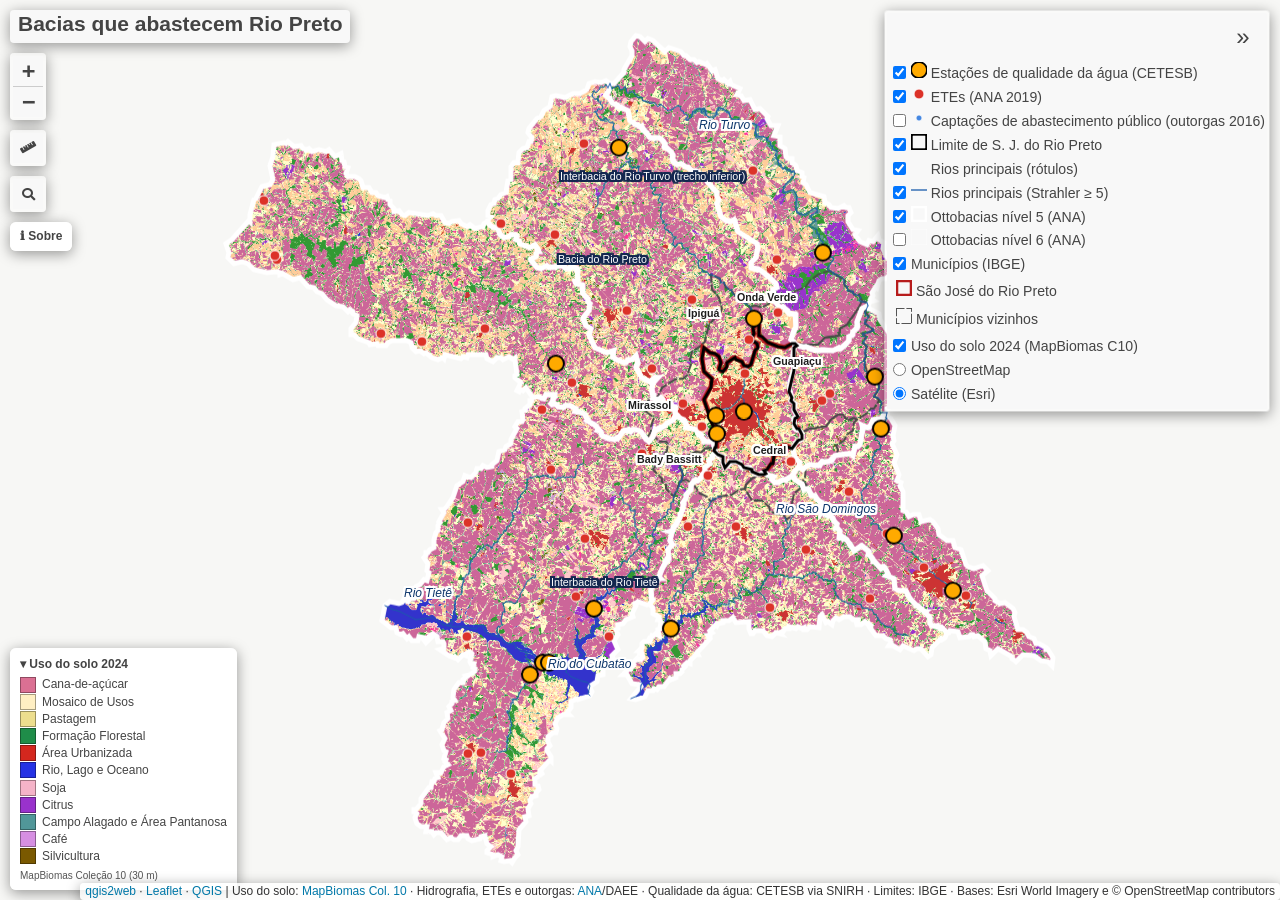
==== index.html @ 7fc99286 "Geoportal das bacias que abastecem Rio Preto" ====
<!doctype html>
<html lang="en">
    <head>
        <meta charset="utf-8">
        <meta http-equiv="X-UA-Compatible" content="IE=edge">
        <meta name="viewport" content="initial-scale=1,user-scalable=no,maximum-scale=1,width=device-width">
        <meta name="mobile-web-app-capable" content="yes">
        <meta name="apple-mobile-web-app-capable" content="yes">
        <link rel="stylesheet" href="css/leaflet.css">
        <link rel="stylesheet" href="css/L.Control.Layers.Tree.css">
        <link rel="stylesheet" href="css/qgis2web.css">
        <link rel="stylesheet" href="css/fontawesome-all.min.css">
        <link rel="stylesheet" href="css/leaflet.photon.css">
        <link rel="stylesheet" href="css/leaflet-measure.css">
        <style>
        html, body, #map {
            width: 100%;
            height: 100%;
            padding: 0;
            margin: 0;
        }
        </style>
        <title>Bacias que abastecem Rio Preto – uso do solo e qualidade da água</title>
    </head>
    <body>
        <div id="map">
        </div>
        <script src="js/qgis2web_expressions.js"></script>
        <script src="js/leaflet.js"></script>
        <script src="js/L.Control.Layers.Tree.min.js"></script>
        <script src="js/leaflet.rotatedMarker.js"></script>
        <script src="js/leaflet.pattern.js"></script>
        <script src="js/leaflet-hash.js"></script>
        <script src="js/Autolinker.min.js"></script>
        <script src="js/rbush.min.js"></script>
        <script src="js/labelgun.min.js"></script>
        <script src="js/labels.js"></script>
        <script src="js/leaflet.photon.js"></script>
        <script src="js/leaflet-measure.js"></script>
        <script src="data/MunicpiosIBGE_3.js"></script>
        <script src="data/Ottobaciasnvel6ANA_4.js"></script>
        <script src="data/Ottobaciasnvel5ANA_5.js"></script>
        <script src="data/RiosprincipaisStrahler5_6.js"></script>
        <script src="data/Riosprincipaisrtulos_7.js"></script>
        <script src="data/LimitedeSJdoRioPreto_8.js"></script>
        <script src="data/Captaesdeabastecimentopblicooutorgas2016_9.js"></script>
        <script src="data/ETEsANA2019_10.js"></script>
        <script src="data/EstaesdequalidadedaguaCETESB_11.js"></script>
        <script>
        var map = L.map('map', {
            zoomControl:false, maxZoom:18, minZoom:7
        })
        var hash = new L.Hash(map);
        map.attributionControl.setPrefix('<a href="https://github.com/qgis2web/qgis2web" target="_blank">qgis2web</a> &middot; <a href="https://leafletjs.com" title="A JS library for interactive maps">Leaflet</a> &middot; <a href="https://qgis.org">QGIS</a>');
        var autolinker = new Autolinker({truncate: {length: 30, location: 'smart'}});
        // remove popup's row if "visible-with-data"
        function removeEmptyRowsFromPopupContent(content, feature) {
         var tempDiv = document.createElement('div');
         tempDiv.innerHTML = content;
         var rows = tempDiv.querySelectorAll('tr');
         for (var i = 0; i < rows.length; i++) {
             var td = rows[i].querySelector('td.visible-with-data');
             var key = td ? td.id : '';
             if (td && td.classList.contains('visible-with-data') && feature.properties[key] == null) {
                 rows[i].parentNode.removeChild(rows[i]);
             }
         }
         return tempDiv.innerHTML;
        }
        // modify popup if contains media
        function addClassToPopupIfMedia(content, popup) {
            var tempDiv = document.createElement('div');
            tempDiv.innerHTML = content;
            var imgTd = tempDiv.querySelector('td img');
            if (imgTd) {
                var src = imgTd.getAttribute('src');
                if (/\.(jpg|jpeg|png|gif|bmp|webp|avif)$/i.test(src)) {
                    popup._contentNode.classList.add('media');
                    var img = popup._contentNode.querySelector('td img');
                    if (img) {
                        // If already loaded (cache), update immediately
                        if (img.complete && img.naturalHeight > 0) {
                            popup.update();
                        } else {
                            img.addEventListener('load', function() {
                                popup.update();
                            });
                            img.addEventListener('error', function() {
                                popup.update();
                            });
                        }
                    }
                } else if (/\.(mp3|wav|ogg|aac)$/i.test(src)) {
                    var audio = document.createElement('audio');
                    audio.controls = true;
                    audio.src = src;
                    imgTd.parentNode.replaceChild(audio, imgTd);
                    popup._contentNode.classList.add('media');
                    setTimeout(function() {
                        popup.setContent(tempDiv.innerHTML);
                        popup.update();
                    }, 10);
                } else if (/\.(mp4|webm|ogg|mov)$/i.test(src)) {
                    var video = document.createElement('video');
                    video.controls = true;
                    video.src = src;
                    video.style.width = "400px";
                    video.style.height = "300px";
                    video.style.maxHeight = "60vh";
                    video.style.maxWidth = "60vw";
                    imgTd.parentNode.replaceChild(video, imgTd);
                    popup._contentNode.classList.add('media');
                    // Aggiorna il popup quando il video carica i metadati
                    video.addEventListener('loadedmetadata', function() {
                        popup.update();
                    });
                    setTimeout(function() {
                        popup.setContent(tempDiv.innerHTML);
                        popup.update();
                    }, 10);
                } else {
                    popup._contentNode.classList.remove('media');
                }
            } else {
                popup._contentNode.classList.remove('media');
            }
        }
        var title = new L.Control({'position':'topleft'});
        title.onAdd = function (map) {
            this._div = L.DomUtil.create('div', 'info');
            this.update();
            return this._div;
        };
        title.update = function () {
            this._div.innerHTML = '<h2>Bacias que abastecem Rio Preto</h2>';
        };
        title.addTo(map);
        var zoomControl = L.control.zoom({
            position: 'topleft'
        }).addTo(map);
        var measureControl = new L.Control.Measure({
            position: 'topleft',
            primaryLengthUnit: 'meters',
            secondaryLengthUnit: 'kilometers',
            primaryAreaUnit: 'sqmeters',
            secondaryAreaUnit: 'hectares'
        });
        measureControl.addTo(map);
        document.getElementsByClassName('leaflet-control-measure-toggle')[0].innerHTML = '';
        document.getElementsByClassName('leaflet-control-measure-toggle')[0].className += ' fas fa-ruler';
        var bounds_group = new L.featureGroup([]);
        function setBounds() {
            if (bounds_group.getLayers().length) {
                map.fitBounds(bounds_group.getBounds());
            }
        }
        map.createPane('pane_SatliteEsri_0');
        map.getPane('pane_SatliteEsri_0').style.zIndex = 400;
        var layer_SatliteEsri_0 = L.tileLayer('https://server.arcgisonline.com/ArcGIS/rest/services/World_Imagery/MapServer/tile/{z}/{y}/{x}', {
            pane: 'pane_SatliteEsri_0',
            opacity: 1.0,
            attribution: '',
            minZoom: 7,
            maxZoom: 18,
            minNativeZoom: 0,
            maxNativeZoom: 19
        });
        layer_SatliteEsri_0;
        map.addLayer(layer_SatliteEsri_0);
        map.createPane('pane_OpenStreetMap_1');
        map.getPane('pane_OpenStreetMap_1').style.zIndex = 401;
        var layer_OpenStreetMap_1 = L.tileLayer('https://tile.openstreetmap.org/{z}/{x}/{y}.png', {
            pane: 'pane_OpenStreetMap_1',
            opacity: 1.0,
            attribution: '',
            minZoom: 7,
            maxZoom: 18,
            minNativeZoom: 0,
            maxNativeZoom: 19
        });
        layer_OpenStreetMap_1;
        map.createPane('pane_Usodosolo2024MapBiomasC10_2');
        map.getPane('pane_Usodosolo2024MapBiomasC10_2').style.zIndex = 402;
        var img_Usodosolo2024MapBiomasC10_2 = 'data/Usodosolo2024MapBiomasC10_2.png';
        var img_bounds_Usodosolo2024MapBiomasC10_2 = [[-21.6887706599827,-50.455300782242865],[-20.067078433140946,-48.72601896226291]];
        var layer_Usodosolo2024MapBiomasC10_2 = new L.imageOverlay(img_Usodosolo2024MapBiomasC10_2,
                                              img_bounds_Usodosolo2024MapBiomasC10_2,
                                              {pane: 'pane_Usodosolo2024MapBiomasC10_2'});
        bounds_group.addLayer(layer_Usodosolo2024MapBiomasC10_2);
        map.addLayer(layer_Usodosolo2024MapBiomasC10_2);
        function pop_MunicpiosIBGE_3(feature, layer) {
            var popupContent = '<table>\
                    <tr>\
                        <td colspan="2">' + (feature.properties['nome'] !== null ? autolinker.link(String(feature.properties['nome']).replace(/'/g, '\'').toLocaleString()) : '') + '</td>\
                    </tr>\
                </table>';
            var content = removeEmptyRowsFromPopupContent(popupContent, feature);
			layer.on('popupopen', function(e) {
				addClassToPopupIfMedia(content, e.popup);
			});
			layer.bindPopup(content, { maxHeight: 400 });
        }
        function style_MunicpiosIBGE_3_0(feature) {
            var context = {
                feature: feature,
                variables: {}
            };
            // Start of if blocks and style check logic
            if (exp_MunicpiosIBGE_3rule0_eval_expression(context)) {
                  return {
                pane: 'pane_MunicpiosIBGE_3',
                opacity: 1,
                color: 'rgba(183,28,28,1.0)',
                dashArray: '',
                lineCap: 'butt',
                lineJoin: 'miter',
                weight: 5.0, 
                fillOpacity: 0,
                interactive: true,
            };
                }
                else if (exp_MunicpiosIBGE_3rule1_eval_expression(context)) {
                  return {
                pane: 'pane_MunicpiosIBGE_3',
                opacity: 1,
                color: 'rgba(74,74,74,1.0)',
                dashArray: '10.0,2.0',
                lineCap: 'butt',
                lineJoin: 'miter',
                weight: 2.0, 
                fillOpacity: 0,
                interactive: true,
            };
                }
            else {
                return {fill: false, stroke: false};
            }
        }
        map.createPane('pane_MunicpiosIBGE_3');
        map.getPane('pane_MunicpiosIBGE_3').style.zIndex = 403;
        map.getPane('pane_MunicpiosIBGE_3').style['mix-blend-mode'] = 'normal';
        var layer_MunicpiosIBGE_3 = new L.geoJson(json_MunicpiosIBGE_3, {
            attribution: '',
            interactive: true,
            dataVar: 'json_MunicpiosIBGE_3',
            layerName: 'layer_MunicpiosIBGE_3',
            pane: 'pane_MunicpiosIBGE_3',
            onEachFeature: pop_MunicpiosIBGE_3,
            style: style_MunicpiosIBGE_3_0,
        });
        bounds_group.addLayer(layer_MunicpiosIBGE_3);
        map.addLayer(layer_MunicpiosIBGE_3);
        function pop_Ottobaciasnvel6ANA_4(feature, layer) {
            var popupContent = '<table>\
                    <tr>\
                        <th scope="row">Código Otto (nível 6)</th>\
                        <td>' + (feature.properties['wts_cd_pfafstetterbasin'] !== null ? autolinker.link(String(feature.properties['wts_cd_pfafstetterbasin']).replace(/'/g, '\'').toLocaleString()) : '') + '</td>\
                    </tr>\
                    <tr>\
                        <th scope="row">Área (km²)</th>\
                        <td>' + (feature.properties['wts_gm_area'] !== null ? autolinker.link(String(feature.properties['wts_gm_area']).replace(/'/g, '\'').toLocaleString()) : '') + '</td>\
                    </tr>\
                </table>';
            var content = removeEmptyRowsFromPopupContent(popupContent, feature);
			layer.on('popupopen', function(e) {
				addClassToPopupIfMedia(content, e.popup);
			});
			layer.bindPopup(content, { maxHeight: 400 });
        }

        function style_Ottobaciasnvel6ANA_4_0() {
            return {
                pane: 'pane_Ottobaciasnvel6ANA_4',
                opacity: 1,
                color: 'rgba(255,255,255,0.7843137254901961)',
                dashArray: '',
                lineCap: 'butt',
                lineJoin: 'miter',
                weight: 1.0, 
                fill: true,
                fillOpacity: 1,
                fillColor: 'rgba(0,0,0,0.0)',
                interactive: true,
            }
        }
        map.createPane('pane_Ottobaciasnvel6ANA_4');
        map.getPane('pane_Ottobaciasnvel6ANA_4').style.zIndex = 404;
        map.getPane('pane_Ottobaciasnvel6ANA_4').style['mix-blend-mode'] = 'normal';
        var layer_Ottobaciasnvel6ANA_4 = new L.geoJson(json_Ottobaciasnvel6ANA_4, {
            attribution: '',
            interactive: true,
            dataVar: 'json_Ottobaciasnvel6ANA_4',
            layerName: 'layer_Ottobaciasnvel6ANA_4',
            pane: 'pane_Ottobaciasnvel6ANA_4',
            onEachFeature: pop_Ottobaciasnvel6ANA_4,
            style: style_Ottobaciasnvel6ANA_4_0,
        });
        bounds_group.addLayer(layer_Ottobaciasnvel6ANA_4);
        function pop_Ottobaciasnvel5ANA_5(feature, layer) {
            var popupContent = '<table>\
                    <tr>\
                        <th scope="row">Código Otto (nível 5)</th>\
                        <td>' + (feature.properties['wts_cd_pfafstetterbasin'] !== null ? autolinker.link(String(feature.properties['wts_cd_pfafstetterbasin']).replace(/'/g, '\'').toLocaleString()) : '') + '</td>\
                    </tr>\
                    <tr>\
                        <th scope="row">Área (km²)</th>\
                        <td>' + (feature.properties['wts_gm_area'] !== null ? autolinker.link(String(feature.properties['wts_gm_area']).replace(/'/g, '\'').toLocaleString()) : '') + '</td>\
                    </tr>\
                    <tr>\
                        <td colspan="2">' + (feature.properties['nome'] !== null ? autolinker.link(String(feature.properties['nome']).replace(/'/g, '\'').toLocaleString()) : '') + '</td>\
                    </tr>\
                </table>';
            var content = removeEmptyRowsFromPopupContent(popupContent, feature);
			layer.on('popupopen', function(e) {
				addClassToPopupIfMedia(content, e.popup);
			});
			layer.bindPopup(content, { maxHeight: 400 });
        }

        function style_Ottobaciasnvel5ANA_5_0() {
            return {
                pane: 'pane_Ottobaciasnvel5ANA_5',
                opacity: 1,
                color: 'rgba(255,255,255,1.0)',
                dashArray: '',
                lineCap: 'butt',
                lineJoin: 'miter',
                weight: 5.0, 
                fill: true,
                fillOpacity: 1,
                fillColor: 'rgba(0,0,0,0.0)',
                interactive: true,
            }
        }
        map.createPane('pane_Ottobaciasnvel5ANA_5');
        map.getPane('pane_Ottobaciasnvel5ANA_5').style.zIndex = 405;
        map.getPane('pane_Ottobaciasnvel5ANA_5').style['mix-blend-mode'] = 'normal';
        var layer_Ottobaciasnvel5ANA_5 = new L.geoJson(json_Ottobaciasnvel5ANA_5, {
            attribution: '',
            interactive: true,
            dataVar: 'json_Ottobaciasnvel5ANA_5',
            layerName: 'layer_Ottobaciasnvel5ANA_5',
            pane: 'pane_Ottobaciasnvel5ANA_5',
            onEachFeature: pop_Ottobaciasnvel5ANA_5,
            style: style_Ottobaciasnvel5ANA_5_0,
        });
        bounds_group.addLayer(layer_Ottobaciasnvel5ANA_5);
        map.addLayer(layer_Ottobaciasnvel5ANA_5);
        function pop_RiosprincipaisStrahler5_6(feature, layer) {
            var popupContent = '<table>\
                    <tr>\
                        <td colspan="2">' + (feature.properties['fid'] !== null ? autolinker.link(String(feature.properties['fid']).replace(/'/g, '\'').toLocaleString()) : '') + '</td>\
                    </tr>\
                    <tr>\
                        <td colspan="2">' + (feature.properties['drn_pk'] !== null ? autolinker.link(String(feature.properties['drn_pk']).replace(/'/g, '\'').toLocaleString()) : '') + '</td>\
                    </tr>\
                    <tr>\
                        <td colspan="2">' + (feature.properties['cotrecho'] !== null ? autolinker.link(String(feature.properties['cotrecho']).replace(/'/g, '\'').toLocaleString()) : '') + '</td>\
                    </tr>\
                    <tr>\
                        <td colspan="2">' + (feature.properties['noorigem'] !== null ? autolinker.link(String(feature.properties['noorigem']).replace(/'/g, '\'').toLocaleString()) : '') + '</td>\
                    </tr>\
                    <tr>\
                        <td colspan="2">' + (feature.properties['nodestino'] !== null ? autolinker.link(String(feature.properties['nodestino']).replace(/'/g, '\'').toLocaleString()) : '') + '</td>\
                    </tr>\
                    <tr>\
                        <td colspan="2">' + (feature.properties['cocursodag'] !== null ? autolinker.link(String(feature.properties['cocursodag']).replace(/'/g, '\'').toLocaleString()) : '') + '</td>\
                    </tr>\
                    <tr>\
                        <td colspan="2">' + (feature.properties['cobacia'] !== null ? autolinker.link(String(feature.properties['cobacia']).replace(/'/g, '\'').toLocaleString()) : '') + '</td>\
                    </tr>\
                    <tr>\
                        <td colspan="2">' + (feature.properties['nucomptrec'] !== null ? autolinker.link(String(feature.properties['nucomptrec']).replace(/'/g, '\'').toLocaleString()) : '') + '</td>\
                    </tr>\
                    <tr>\
                        <td colspan="2">' + (feature.properties['nudistbact'] !== null ? autolinker.link(String(feature.properties['nudistbact']).replace(/'/g, '\'').toLocaleString()) : '') + '</td>\
                    </tr>\
                    <tr>\
                        <td colspan="2">' + (feature.properties['nudistcdag'] !== null ? autolinker.link(String(feature.properties['nudistcdag']).replace(/'/g, '\'').toLocaleString()) : '') + '</td>\
                    </tr>\
                    <tr>\
                        <td colspan="2">' + (feature.properties['nuareacont'] !== null ? autolinker.link(String(feature.properties['nuareacont']).replace(/'/g, '\'').toLocaleString()) : '') + '</td>\
                    </tr>\
                    <tr>\
                        <td colspan="2">' + (feature.properties['nuareamont'] !== null ? autolinker.link(String(feature.properties['nuareamont']).replace(/'/g, '\'').toLocaleString()) : '') + '</td>\
                    </tr>\
                    <tr>\
                        <td colspan="2">' + (feature.properties['nogenerico'] !== null ? autolinker.link(String(feature.properties['nogenerico']).replace(/'/g, '\'').toLocaleString()) : '') + '</td>\
                    </tr>\
                    <tr>\
                        <td colspan="2">' + (feature.properties['noligacao'] !== null ? autolinker.link(String(feature.properties['noligacao']).replace(/'/g, '\'').toLocaleString()) : '') + '</td>\
                    </tr>\
                    <tr>\
                        <td colspan="2">' + (feature.properties['noespecif'] !== null ? autolinker.link(String(feature.properties['noespecif']).replace(/'/g, '\'').toLocaleString()) : '') + '</td>\
                    </tr>\
                    <tr>\
                        <td colspan="2">' + (feature.properties['noriocomp'] !== null ? autolinker.link(String(feature.properties['noriocomp']).replace(/'/g, '\'').toLocaleString()) : '') + '</td>\
                    </tr>\
                    <tr>\
                        <td colspan="2">' + (feature.properties['nooriginal'] !== null ? autolinker.link(String(feature.properties['nooriginal']).replace(/'/g, '\'').toLocaleString()) : '') + '</td>\
                    </tr>\
                    <tr>\
                        <td colspan="2">' + (feature.properties['cocdadesag'] !== null ? autolinker.link(String(feature.properties['cocdadesag']).replace(/'/g, '\'').toLocaleString()) : '') + '</td>\
                    </tr>\
                    <tr>\
                        <td colspan="2">' + (feature.properties['nutrjus'] !== null ? autolinker.link(String(feature.properties['nutrjus']).replace(/'/g, '\'').toLocaleString()) : '') + '</td>\
                    </tr>\
                    <tr>\
                        <td colspan="2">' + (feature.properties['nudistbacc'] !== null ? autolinker.link(String(feature.properties['nudistbacc']).replace(/'/g, '\'').toLocaleString()) : '') + '</td>\
                    </tr>\
                    <tr>\
                        <td colspan="2">' + (feature.properties['nuareabacc'] !== null ? autolinker.link(String(feature.properties['nuareabacc']).replace(/'/g, '\'').toLocaleString()) : '') + '</td>\
                    </tr>\
                    <tr>\
                        <td colspan="2">' + (feature.properties['nuordemcda'] !== null ? autolinker.link(String(feature.properties['nuordemcda']).replace(/'/g, '\'').toLocaleString()) : '') + '</td>\
                    </tr>\
                    <tr>\
                        <td colspan="2">' + (feature.properties['nucompcda'] !== null ? autolinker.link(String(feature.properties['nucompcda']).replace(/'/g, '\'').toLocaleString()) : '') + '</td>\
                    </tr>\
                    <tr>\
                        <td colspan="2">' + (feature.properties['nunivotto'] !== null ? autolinker.link(String(feature.properties['nunivotto']).replace(/'/g, '\'').toLocaleString()) : '') + '</td>\
                    </tr>\
                    <tr>\
                        <td colspan="2">' + (feature.properties['nunivotcda'] !== null ? autolinker.link(String(feature.properties['nunivotcda']).replace(/'/g, '\'').toLocaleString()) : '') + '</td>\
                    </tr>\
                    <tr>\
                        <td colspan="2">' + (feature.properties['nustrahler'] !== null ? autolinker.link(String(feature.properties['nustrahler']).replace(/'/g, '\'').toLocaleString()) : '') + '</td>\
                    </tr>\
                    <tr>\
                        <td colspan="2">' + (feature.properties['dedominial'] !== null ? autolinker.link(String(feature.properties['dedominial']).replace(/'/g, '\'').toLocaleString()) : '') + '</td>\
                    </tr>\
                    <tr>\
                        <td colspan="2">' + (feature.properties['dsversao'] !== null ? autolinker.link(String(feature.properties['dsversao']).replace(/'/g, '\'').toLocaleString()) : '') + '</td>\
                    </tr>\
                    <tr>\
                        <td colspan="2">' + (feature.properties['cobacia_5k'] !== null ? autolinker.link(String(feature.properties['cobacia_5k']).replace(/'/g, '\'').toLocaleString()) : '') + '</td>\
                    </tr>\
                    <tr>\
                        <td colspan="2">' + (feature.properties['cobacia_50k'] !== null ? autolinker.link(String(feature.properties['cobacia_50k']).replace(/'/g, '\'').toLocaleString()) : '') + '</td>\
                    </tr>\
                </table>';
            var content = removeEmptyRowsFromPopupContent(popupContent, feature);
			layer.on('popupopen', function(e) {
				addClassToPopupIfMedia(content, e.popup);
			});
			layer.bindPopup(content, { maxHeight: 400 });
        }

        function style_RiosprincipaisStrahler5_6_0() {
            return {
                pane: 'pane_RiosprincipaisStrahler5_6',
                opacity: 1,
                color: 'rgba(28,92,171,1.0)',
                dashArray: '',
                lineCap: 'square',
                lineJoin: 'bevel',
                weight: 1.0,
                fillOpacity: 0,
                interactive: false,
            }
        }
        map.createPane('pane_RiosprincipaisStrahler5_6');
        map.getPane('pane_RiosprincipaisStrahler5_6').style.zIndex = 406;
        map.getPane('pane_RiosprincipaisStrahler5_6').style['mix-blend-mode'] = 'normal';
        var layer_RiosprincipaisStrahler5_6 = new L.geoJson(json_RiosprincipaisStrahler5_6, {
            attribution: '',
            interactive: false,
            dataVar: 'json_RiosprincipaisStrahler5_6',
            layerName: 'layer_RiosprincipaisStrahler5_6',
            pane: 'pane_RiosprincipaisStrahler5_6',
            onEachFeature: pop_RiosprincipaisStrahler5_6,
            style: style_RiosprincipaisStrahler5_6_0,
        });
        bounds_group.addLayer(layer_RiosprincipaisStrahler5_6);
        map.addLayer(layer_RiosprincipaisStrahler5_6);
        function pop_Riosprincipaisrtulos_7(feature, layer) {
            var popupContent = '<table>\
                    <tr>\
                        <td colspan="2">' + (feature.properties['fid'] !== null ? autolinker.link(String(feature.properties['fid']).replace(/'/g, '\'').toLocaleString()) : '') + '</td>\
                    </tr>\
                    <tr>\
                        <td colspan="2">' + (feature.properties['drn_pk'] !== null ? autolinker.link(String(feature.properties['drn_pk']).replace(/'/g, '\'').toLocaleString()) : '') + '</td>\
                    </tr>\
                    <tr>\
                        <td colspan="2">' + (feature.properties['cotrecho'] !== null ? autolinker.link(String(feature.properties['cotrecho']).replace(/'/g, '\'').toLocaleString()) : '') + '</td>\
                    </tr>\
                    <tr>\
                        <td colspan="2">' + (feature.properties['noorigem'] !== null ? autolinker.link(String(feature.properties['noorigem']).replace(/'/g, '\'').toLocaleString()) : '') + '</td>\
                    </tr>\
                    <tr>\
                        <td colspan="2">' + (feature.properties['nodestino'] !== null ? autolinker.link(String(feature.properties['nodestino']).replace(/'/g, '\'').toLocaleString()) : '') + '</td>\
                    </tr>\
                    <tr>\
                        <td colspan="2">' + (feature.properties['cocursodag'] !== null ? autolinker.link(String(feature.properties['cocursodag']).replace(/'/g, '\'').toLocaleString()) : '') + '</td>\
                    </tr>\
                    <tr>\
                        <td colspan="2">' + (feature.properties['cobacia'] !== null ? autolinker.link(String(feature.properties['cobacia']).replace(/'/g, '\'').toLocaleString()) : '') + '</td>\
                    </tr>\
                    <tr>\
                        <td colspan="2">' + (feature.properties['nucomptrec'] !== null ? autolinker.link(String(feature.properties['nucomptrec']).replace(/'/g, '\'').toLocaleString()) : '') + '</td>\
                    </tr>\
                    <tr>\
                        <td colspan="2">' + (feature.properties['nudistbact'] !== null ? autolinker.link(String(feature.properties['nudistbact']).replace(/'/g, '\'').toLocaleString()) : '') + '</td>\
                    </tr>\
                    <tr>\
                        <td colspan="2">' + (feature.properties['nudistcdag'] !== null ? autolinker.link(String(feature.properties['nudistcdag']).replace(/'/g, '\'').toLocaleString()) : '') + '</td>\
                    </tr>\
                    <tr>\
                        <td colspan="2">' + (feature.properties['nuareacont'] !== null ? autolinker.link(String(feature.properties['nuareacont']).replace(/'/g, '\'').toLocaleString()) : '') + '</td>\
                    </tr>\
                    <tr>\
                        <td colspan="2">' + (feature.properties['nuareamont'] !== null ? autolinker.link(String(feature.properties['nuareamont']).replace(/'/g, '\'').toLocaleString()) : '') + '</td>\
                    </tr>\
                    <tr>\
                        <td colspan="2">' + (feature.properties['nogenerico'] !== null ? autolinker.link(String(feature.properties['nogenerico']).replace(/'/g, '\'').toLocaleString()) : '') + '</td>\
                    </tr>\
                    <tr>\
                        <td colspan="2">' + (feature.properties['noligacao'] !== null ? autolinker.link(String(feature.properties['noligacao']).replace(/'/g, '\'').toLocaleString()) : '') + '</td>\
                    </tr>\
                    <tr>\
                        <td colspan="2">' + (feature.properties['noespecif'] !== null ? autolinker.link(String(feature.properties['noespecif']).replace(/'/g, '\'').toLocaleString()) : '') + '</td>\
                    </tr>\
                    <tr>\
                        <td colspan="2">' + (feature.properties['noriocomp'] !== null ? autolinker.link(String(feature.properties['noriocomp']).replace(/'/g, '\'').toLocaleString()) : '') + '</td>\
                    </tr>\
                    <tr>\
                        <td colspan="2">' + (feature.properties['nooriginal'] !== null ? autolinker.link(String(feature.properties['nooriginal']).replace(/'/g, '\'').toLocaleString()) : '') + '</td>\
                    </tr>\
                    <tr>\
                        <td colspan="2">' + (feature.properties['cocdadesag'] !== null ? autolinker.link(String(feature.properties['cocdadesag']).replace(/'/g, '\'').toLocaleString()) : '') + '</td>\
                    </tr>\
                    <tr>\
                        <td colspan="2">' + (feature.properties['nutrjus'] !== null ? autolinker.link(String(feature.properties['nutrjus']).replace(/'/g, '\'').toLocaleString()) : '') + '</td>\
                    </tr>\
                    <tr>\
                        <td colspan="2">' + (feature.properties['nudistbacc'] !== null ? autolinker.link(String(feature.properties['nudistbacc']).replace(/'/g, '\'').toLocaleString()) : '') + '</td>\
                    </tr>\
                    <tr>\
                        <td colspan="2">' + (feature.properties['nuareabacc'] !== null ? autolinker.link(String(feature.properties['nuareabacc']).replace(/'/g, '\'').toLocaleString()) : '') + '</td>\
                    </tr>\
                    <tr>\
                        <td colspan="2">' + (feature.properties['nuordemcda'] !== null ? autolinker.link(String(feature.properties['nuordemcda']).replace(/'/g, '\'').toLocaleString()) : '') + '</td>\
                    </tr>\
                    <tr>\
                        <td colspan="2">' + (feature.properties['nucompcda'] !== null ? autolinker.link(String(feature.properties['nucompcda']).replace(/'/g, '\'').toLocaleString()) : '') + '</td>\
                    </tr>\
                    <tr>\
                        <td colspan="2">' + (feature.properties['nunivotto'] !== null ? autolinker.link(String(feature.properties['nunivotto']).replace(/'/g, '\'').toLocaleString()) : '') + '</td>\
                    </tr>\
                    <tr>\
                        <td colspan="2">' + (feature.properties['nunivotcda'] !== null ? autolinker.link(String(feature.properties['nunivotcda']).replace(/'/g, '\'').toLocaleString()) : '') + '</td>\
                    </tr>\
                    <tr>\
                        <td colspan="2">' + (feature.properties['nustrahler'] !== null ? autolinker.link(String(feature.properties['nustrahler']).replace(/'/g, '\'').toLocaleString()) : '') + '</td>\
                    </tr>\
                    <tr>\
                        <td colspan="2">' + (feature.properties['dedominial'] !== null ? autolinker.link(String(feature.properties['dedominial']).replace(/'/g, '\'').toLocaleString()) : '') + '</td>\
                    </tr>\
                    <tr>\
                        <td colspan="2">' + (feature.properties['dsversao'] !== null ? autolinker.link(String(feature.properties['dsversao']).replace(/'/g, '\'').toLocaleString()) : '') + '</td>\
                    </tr>\
                    <tr>\
                        <td colspan="2">' + (feature.properties['cobacia_5k'] !== null ? autolinker.link(String(feature.properties['cobacia_5k']).replace(/'/g, '\'').toLocaleString()) : '') + '</td>\
                    </tr>\
                    <tr>\
                        <td colspan="2">' + (feature.properties['cobacia_50k'] !== null ? autolinker.link(String(feature.properties['cobacia_50k']).replace(/'/g, '\'').toLocaleString()) : '') + '</td>\
                    </tr>\
                </table>';
            var content = removeEmptyRowsFromPopupContent(popupContent, feature);
			layer.on('popupopen', function(e) {
				addClassToPopupIfMedia(content, e.popup);
			});
			layer.bindPopup(content, { maxHeight: 400 });
        }

        function style_Riosprincipaisrtulos_7_0() {
            return {
                pane: 'pane_Riosprincipaisrtulos_7',
                opacity: 1,
                color: 'rgba(0,0,0,0.0)',
                dashArray: '',
                lineCap: 'square',
                lineJoin: 'bevel',
                weight: 1,
                fillOpacity: 0,
                interactive: false,
            }
        }
        map.createPane('pane_Riosprincipaisrtulos_7');
        map.getPane('pane_Riosprincipaisrtulos_7').style.zIndex = 407;
        map.getPane('pane_Riosprincipaisrtulos_7').style['mix-blend-mode'] = 'normal';
        var layer_Riosprincipaisrtulos_7 = new L.geoJson(json_Riosprincipaisrtulos_7, {
            attribution: '',
            interactive: false,
            dataVar: 'json_Riosprincipaisrtulos_7',
            layerName: 'layer_Riosprincipaisrtulos_7',
            pane: 'pane_Riosprincipaisrtulos_7',
            onEachFeature: pop_Riosprincipaisrtulos_7,
            style: style_Riosprincipaisrtulos_7_0,
        });
        bounds_group.addLayer(layer_Riosprincipaisrtulos_7);
        map.addLayer(layer_Riosprincipaisrtulos_7);
        function pop_LimitedeSJdoRioPreto_8(feature, layer) {
            var popupContent = '<table>\
                </table>';
            var content = removeEmptyRowsFromPopupContent(popupContent, feature);
			layer.on('popupopen', function(e) {
				addClassToPopupIfMedia(content, e.popup);
			});
			layer.bindPopup(content, { maxHeight: 400 });
        }

        function style_LimitedeSJdoRioPreto_8_0() {
            return {
                pane: 'pane_LimitedeSJdoRioPreto_8',
                opacity: 1,
                color: 'rgba(0,0,0,1.0)',
                dashArray: '',
                lineCap: 'butt',
                lineJoin: 'miter',
                weight: 3.0, 
                fill: true,
                fillOpacity: 1,
                fillColor: 'rgba(0,0,0,0.0)',
                interactive: true,
            }
        }
        map.createPane('pane_LimitedeSJdoRioPreto_8');
        map.getPane('pane_LimitedeSJdoRioPreto_8').style.zIndex = 408;
        map.getPane('pane_LimitedeSJdoRioPreto_8').style['mix-blend-mode'] = 'normal';
        var layer_LimitedeSJdoRioPreto_8 = new L.geoJson(json_LimitedeSJdoRioPreto_8, {
            attribution: '',
            interactive: true,
            dataVar: 'json_LimitedeSJdoRioPreto_8',
            layerName: 'layer_LimitedeSJdoRioPreto_8',
            pane: 'pane_LimitedeSJdoRioPreto_8',
            onEachFeature: pop_LimitedeSJdoRioPreto_8,
            style: style_LimitedeSJdoRioPreto_8_0,
        });
        bounds_group.addLayer(layer_LimitedeSJdoRioPreto_8);
        map.addLayer(layer_LimitedeSJdoRioPreto_8);
        function pop_Captaesdeabastecimentopblicooutorgas2016_9(feature, layer) {
            var popupContent = '<table>\
                    <tr>\
                        <th scope="row">Vazão outorgada (m³/s)</th>\
                        <td class="visible-with-data" id="m³_s">' + (feature.properties['m³_s'] !== null ? autolinker.link(String(feature.properties['m³_s']).replace(/'/g, '\'').toLocaleString()) : '') + '</td>\
                    </tr>\
                    <tr>\
                        <td colspan="2">' + (feature.properties['Usuario'] !== null ? autolinker.link(String(feature.properties['Usuario']).replace(/'/g, '\'').toLocaleString()) : '') + '</td>\
                    </tr>\
                    <tr>\
                        <th scope="row">Finalidade</th>\
                        <td class="visible-with-data" id="Finalidade">' + (feature.properties['Finalidade'] !== null ? autolinker.link(String(feature.properties['Finalidade']).replace(/'/g, '\'').toLocaleString()) : '') + '</td>\
                    </tr>\
                    <tr>\
                        <th scope="row">Validade da outorga</th>\
                        <td class="visible-with-data" id="Validade">' + (feature.properties['Validade'] !== null ? autolinker.link(String(feature.properties['Validade']).replace(/'/g, '\'').toLocaleString()) : '') + '</td>\
                    </tr>\
                    <tr>\
                        <th scope="row">Município</th>\
                        <td class="visible-with-data" id="Municipio">' + (feature.properties['Municipio'] !== null ? autolinker.link(String(feature.properties['Municipio']).replace(/'/g, '\'').toLocaleString()) : '') + '</td>\
                    </tr>\
                    <tr>\
                        <th scope="row">Corpo hídrico</th>\
                        <td class="visible-with-data" id="Corpo_hidr">' + (feature.properties['Corpo_hidr'] !== null ? autolinker.link(String(feature.properties['Corpo_hidr']).replace(/'/g, '\'').toLocaleString()) : '') + '</td>\
                    </tr>\
                </table>';
            var content = removeEmptyRowsFromPopupContent(popupContent, feature);
			layer.on('popupopen', function(e) {
				addClassToPopupIfMedia(content, e.popup);
			});
			layer.bindPopup(content, { maxHeight: 400 });
        }

        function style_Captaesdeabastecimentopblicooutorgas2016_9_0() {
            return {
                pane: 'pane_Captaesdeabastecimentopblicooutorgas2016_9',
                radius: 3.2,
                opacity: 1,
                color: 'rgba(255,255,255,1.0)',
                dashArray: '',
                lineCap: 'butt',
                lineJoin: 'miter',
                weight: 1.0,
                fill: true,
                fillOpacity: 1,
                fillColor: 'rgba(30,110,220,0.8235294117647058)',
                interactive: true,
            }
        }
        map.createPane('pane_Captaesdeabastecimentopblicooutorgas2016_9');
        map.getPane('pane_Captaesdeabastecimentopblicooutorgas2016_9').style.zIndex = 409;
        map.getPane('pane_Captaesdeabastecimentopblicooutorgas2016_9').style['mix-blend-mode'] = 'normal';
        var layer_Captaesdeabastecimentopblicooutorgas2016_9 = new L.geoJson(json_Captaesdeabastecimentopblicooutorgas2016_9, {
            attribution: '',
            interactive: true,
            dataVar: 'json_Captaesdeabastecimentopblicooutorgas2016_9',
            layerName: 'layer_Captaesdeabastecimentopblicooutorgas2016_9',
            pane: 'pane_Captaesdeabastecimentopblicooutorgas2016_9',
            onEachFeature: pop_Captaesdeabastecimentopblicooutorgas2016_9,
            pointToLayer: function (feature, latlng) {
                var context = {
                    feature: feature,
                    variables: {}
                };
                return L.circleMarker(latlng, style_Captaesdeabastecimentopblicooutorgas2016_9_0(feature));
            },
        });
        bounds_group.addLayer(layer_Captaesdeabastecimentopblicooutorgas2016_9);
        function pop_ETEsANA2019_10(feature, layer) {
            var popupContent = '<table>\
                    <tr>\
                        <th scope="row">Remoção de DBO (fração)</th>\
                        <td class="visible-with-data" id="ETE_PC_REMOCAODBO">' + (feature.properties['ETE_PC_REMOCAODBO'] !== null ? autolinker.link(String(feature.properties['ETE_PC_REMOCAODBO']).replace(/'/g, '\'').toLocaleString()) : '') + '</td>\
                    </tr>\
                    <tr>\
                        <td colspan="2">' + (feature.properties['ETE_NM'] !== null ? autolinker.link(String(feature.properties['ETE_NM']).replace(/'/g, '\'').toLocaleString()) : '') + '</td>\
                    </tr>\
                    <tr>\
                        <th scope="row">Situação</th>\
                        <td class="visible-with-data" id="ETE_DS_STATUS">' + (feature.properties['ETE_DS_STATUS'] !== null ? autolinker.link(String(feature.properties['ETE_DS_STATUS']).replace(/'/g, '\'').toLocaleString()) : '') + '</td>\
                    </tr>\
                    <tr>\
                        <th scope="row">Tipologia</th>\
                        <td class="visible-with-data" id="ETE_DS_TIPOLOGIA">' + (feature.properties['ETE_DS_TIPOLOGIA'] !== null ? autolinker.link(String(feature.properties['ETE_DS_TIPOLOGIA']).replace(/'/g, '\'').toLocaleString()) : '') + '</td>\
                    </tr>\
                    <tr>\
                        <th scope="row">Corpo receptor</th>\
                        <td class="visible-with-data" id="ETE_NM_CORPORECEPTOR">' + (feature.properties['ETE_NM_CORPORECEPTOR'] !== null ? autolinker.link(String(feature.properties['ETE_NM_CORPORECEPTOR']).replace(/'/g, '\'').toLocaleString()) : '') + '</td>\
                    </tr>\
                </table>';
            var content = removeEmptyRowsFromPopupContent(popupContent, feature);
			layer.on('popupopen', function(e) {
				addClassToPopupIfMedia(content, e.popup);
			});
			layer.bindPopup(content, { maxHeight: 400 });
        }

        function style_ETEsANA2019_10_0() {
            return {
                pane: 'pane_ETEsANA2019_10',
                radius: 5.2,
                opacity: 1,
                color: 'rgba(255,255,255,1.0)',
                dashArray: '',
                lineCap: 'butt',
                lineJoin: 'miter',
                weight: 1.0,
                fill: true,
                fillOpacity: 1,
                fillColor: 'rgba(220,50,40,1.0)',
                interactive: true,
            }
        }
        map.createPane('pane_ETEsANA2019_10');
        map.getPane('pane_ETEsANA2019_10').style.zIndex = 410;
        map.getPane('pane_ETEsANA2019_10').style['mix-blend-mode'] = 'normal';
        var layer_ETEsANA2019_10 = new L.geoJson(json_ETEsANA2019_10, {
            attribution: '',
            interactive: true,
            dataVar: 'json_ETEsANA2019_10',
            layerName: 'layer_ETEsANA2019_10',
            pane: 'pane_ETEsANA2019_10',
            onEachFeature: pop_ETEsANA2019_10,
            pointToLayer: function (feature, latlng) {
                var context = {
                    feature: feature,
                    variables: {}
                };
                return L.circleMarker(latlng, style_ETEsANA2019_10_0(feature));
            },
        });
        bounds_group.addLayer(layer_ETEsANA2019_10);
        map.addLayer(layer_ETEsANA2019_10);
        function pop_EstaesdequalidadedaguaCETESB_11(feature, layer) {
            var popupContent = '<table>\
                    <tr>\
                        <td colspan="2"><strong>Estação CETESB</strong><br />' + (feature.properties['estacao'] !== null ? autolinker.link(String(feature.properties['estacao']).replace(/'/g, '\'').toLocaleString()) : '') + '</td>\
                    </tr>\
                    <tr>\
                        <th scope="row">Corpo d\'água</th>\
                        <td class="visible-with-data" id="corpo">' + (feature.properties['corpo'] !== null ? autolinker.link(String(feature.properties['corpo']).replace(/'/g, '\'').toLocaleString()) : '') + '</td>\
                    </tr>\
                    <tr>\
                        <th scope="row">Série desde</th>\
                        <td class="visible-with-data" id="ano_ini">' + (feature.properties['ano_ini'] !== null ? autolinker.link(String(feature.properties['ano_ini']).replace(/'/g, '\'').toLocaleString()) : '') + '</td>\
                    </tr>\
                    <tr>\
                        <th scope="row">Série até</th>\
                        <td class="visible-with-data" id="ano_fim">' + (feature.properties['ano_fim'] !== null ? autolinker.link(String(feature.properties['ano_fim']).replace(/'/g, '\'').toLocaleString()) : '') + '</td>\
                    </tr>\
                    <tr>\
                        <th scope="row">Vegetação nativa na bacia em 2021 (%)</th>\
                        <td class="visible-with-data" id="nativa">' + (feature.properties['nativa'] !== null ? autolinker.link(String(feature.properties['nativa']).replace(/'/g, '\'').toLocaleString()) : '') + '</td>\
                    </tr>\
                    <tr>\
                        <th scope="row">Pastagem na bacia em 2021 (%)</th>\
                        <td class="visible-with-data" id="pastagem">' + (feature.properties['pastagem'] !== null ? autolinker.link(String(feature.properties['pastagem']).replace(/'/g, '\'').toLocaleString()) : '') + '</td>\
                    </tr>\
                    <tr>\
                        <th scope="row">Cana na bacia em 2021 (%)</th>\
                        <td class="visible-with-data" id="cana">' + (feature.properties['cana'] !== null ? autolinker.link(String(feature.properties['cana']).replace(/'/g, '\'').toLocaleString()) : '') + '</td>\
                    </tr>\
                    <tr>\
                        <th scope="row">Área urbana na bacia em 2021 (%)</th>\
                        <td class="visible-with-data" id="urbano">' + (feature.properties['urbano'] !== null ? autolinker.link(String(feature.properties['urbano']).replace(/'/g, '\'').toLocaleString()) : '') + '</td>\
                    </tr>\
                    <tr>\
                        <th scope="row">Mosaico agropecuário na bacia em 2021 (%)</th>\
                        <td class="visible-with-data" id="mosaico">' + (feature.properties['mosaico'] !== null ? autolinker.link(String(feature.properties['mosaico']).replace(/'/g, '\'').toLocaleString()) : '') + '</td>\
                    </tr>\
                    <tr>\
                        <th scope="row">Vegetação nativa em APP 30 m em 2021 (%)</th>\
                        <td class="visible-with-data" id="app_nativa">' + (feature.properties['app_nativa'] !== null ? autolinker.link(String(feature.properties['app_nativa']).replace(/'/g, '\'').toLocaleString()) : '') + '</td>\
                    </tr>\
                    <tr>\
                        <th scope="row">DBO mediana 2018–2021 (mg/L)</th>\
                        <td class="visible-with-data" id="DBO">' + (feature.properties['DBO'] !== null ? autolinker.link(String(feature.properties['DBO']).replace(/'/g, '\'').toLocaleString()) : '') + '</td>\
                    </tr>\
                    <tr>\
                        <th scope="row">E. coli mediana 2018–2021 (NMP/100 mL)</th>\
                        <td class="visible-with-data" id="E_coli">' + (feature.properties['E_coli'] !== null ? autolinker.link(String(feature.properties['E_coli']).replace(/'/g, '\'').toLocaleString()) : '') + '</td>\
                    </tr>\
                    <tr>\
                        <th scope="row">IQA mediano 2018–2021</th>\
                        <td class="visible-with-data" id="IQA">' + (feature.properties['IQA'] !== null ? autolinker.link(String(feature.properties['IQA']).replace(/'/g, '\'').toLocaleString()) : '') + '</td>\
                    </tr>\
                    <tr>\
                        <th scope="row">OD mediano 2018–2021 (mg/L)</th>\
                        <td class="visible-with-data" id="OD">' + (feature.properties['OD'] !== null ? autolinker.link(String(feature.properties['OD']).replace(/'/g, '\'').toLocaleString()) : '') + '</td>\
                    </tr>\
                    <tr>\
                        <th scope="row">Fósforo total mediano 2018–2021 (mg/L)</th>\
                        <td class="visible-with-data" id="P_total">' + (feature.properties['P_total'] !== null ? autolinker.link(String(feature.properties['P_total']).replace(/'/g, '\'').toLocaleString()) : '') + '</td>\
                    </tr>\
                    <tr>\
                        <th scope="row">Turbidez mediana 2018–2021 (UT)</th>\
                        <td class="visible-with-data" id="Turbidez">' + (feature.properties['Turbidez'] !== null ? autolinker.link(String(feature.properties['Turbidez']).replace(/'/g, '\'').toLocaleString()) : '') + '</td>\
                    </tr>\
                    <tr>\
                        <th scope="row">Área da bacia de contribuição (km²)</th>\
                        <td class="visible-with-data" id="area_km2">' + (feature.properties['area_km2'] !== null ? autolinker.link(String(feature.properties['area_km2']).replace(/'/g, '\'').toLocaleString()) : '') + '</td>\
                    </tr>\
                </table>';
            var content = removeEmptyRowsFromPopupContent(popupContent, feature);
			layer.on('popupopen', function(e) {
				addClassToPopupIfMedia(content, e.popup);
			});
			layer.bindPopup(content, { maxHeight: 400 });
        }

        function style_EstaesdequalidadedaguaCETESB_11_0() {
            return {
                pane: 'pane_EstaesdequalidadedaguaCETESB_11',
                radius: 8.4,
                opacity: 1,
                color: 'rgba(0,0,0,1.0)',
                dashArray: '',
                lineCap: 'butt',
                lineJoin: 'miter',
                weight: 2.0,
                fill: true,
                fillOpacity: 1,
                fillColor: 'rgba(255,170,0,1.0)',
                interactive: true,
            }
        }
        map.createPane('pane_EstaesdequalidadedaguaCETESB_11');
        map.getPane('pane_EstaesdequalidadedaguaCETESB_11').style.zIndex = 411;
        map.getPane('pane_EstaesdequalidadedaguaCETESB_11').style['mix-blend-mode'] = 'normal';
        var layer_EstaesdequalidadedaguaCETESB_11 = new L.geoJson(json_EstaesdequalidadedaguaCETESB_11, {
            attribution: '',
            interactive: true,
            dataVar: 'json_EstaesdequalidadedaguaCETESB_11',
            layerName: 'layer_EstaesdequalidadedaguaCETESB_11',
            pane: 'pane_EstaesdequalidadedaguaCETESB_11',
            onEachFeature: pop_EstaesdequalidadedaguaCETESB_11,
            pointToLayer: function (feature, latlng) {
                var context = {
                    feature: feature,
                    variables: {}
                };
                return L.circleMarker(latlng, style_EstaesdequalidadedaguaCETESB_11_0(feature));
            },
        });
        bounds_group.addLayer(layer_EstaesdequalidadedaguaCETESB_11);
        map.addLayer(layer_EstaesdequalidadedaguaCETESB_11);
        const url = {"Nominatim OSM": "https://nominatim.openstreetmap.org/search?format=geojson&addressdetails=1&",
        "France BAN": "https://api-adresse.data.gouv.fr/search/?"}
        var photonControl = L.control.photon({
            url: url["Nominatim OSM"],
            feedbackLabel: '',
            position: 'topleft',
            includePosition: true,
            initial: true,
            // resultsHandler: myHandler,
        }).addTo(map);
        photonControl._container.childNodes[0].style.borderRadius="10px"
        // Create a variable to store the geoJSON data
        var x = null;
        // Create a variable to store the marker
        var marker = null;
        // Add an event listener to the Photon control to create a marker from the returned geoJSON data
        var z = null;
        photonControl.on('selected', function(e) {
            console.log(photonControl.search.resultsContainer);
            if (x != null) {
                map.removeLayer(obj3.marker);
                map.removeLayer(x);
            }
            obj2.gcd = e.choice;
            x = L.geoJSON(obj2.gcd).addTo(map);
            var label = typeof obj2.gcd.properties.label === 'undefined' ? obj2.gcd.properties.display_name : obj2.gcd.properties.label;
            obj3.marker = L.marker(x.getLayers()[0].getLatLng()).bindPopup(label).addTo(map);
            map.setView(x.getLayers()[0].getLatLng(), 17);
            z = typeof e.choice.properties.label === 'undefined'? e.choice.properties.display_name : e.choice.properties.label;
            console.log(e);
            e.target.input.value = z;
        });
        var search = document.getElementsByClassName("leaflet-photon leaflet-control")[0];
        search.classList.add("leaflet-control-search")
        search.style.display = "flex";
        search.style.backgroundColor="rgba(255,255,255,0.5)" 

        // Create the new button element
        var button = document.createElement("div");
        button.id = "gcd-button-control";
        button.className = "gcd-gl-btn fa fa-search search-button";

        // Insert the button at the beginning of the search control
        search.insertBefore(button, search.firstChild);
        last = search.lastChild;
        last.style.display = "none";
        button.addEventListener("click", function (e) {
            if (last.style.display === "none") {
                last.style.display = "block";
            } else {
                last.style.display = "none";
            }
        });
        var overlaysTree = [
            {label: '<img src="legend/EstaesdequalidadedaguaCETESB_11.png" /> Estações de qualidade da água (CETESB)', layer: layer_EstaesdequalidadedaguaCETESB_11},
            {label: '<img src="legend/ETEsANA2019_10.png" /> ETEs (ANA 2019)', layer: layer_ETEsANA2019_10},
            {label: '<img src="legend/Captaesdeabastecimentopblicooutorgas2016_9.png" /> Captações de abastecimento público (outorgas 2016)', layer: layer_Captaesdeabastecimentopblicooutorgas2016_9},
            {label: '<img src="legend/LimitedeSJdoRioPreto_8.png" /> Limite de S. J. do Rio Preto', layer: layer_LimitedeSJdoRioPreto_8},
            {label: '<img src="legend/Riosprincipaisrtulos_7.png" /> Rios principais (rótulos)', layer: layer_Riosprincipaisrtulos_7},
            {label: '<img src="legend/RiosprincipaisStrahler5_6.png" /> Rios principais (Strahler ≥ 5)', layer: layer_RiosprincipaisStrahler5_6},
            {label: '<img src="legend/Ottobaciasnvel5ANA_5.png" /> Ottobacias nível 5 (ANA)', layer: layer_Ottobaciasnvel5ANA_5},
            {label: '<img src="legend/Ottobaciasnvel6ANA_4.png" /> Ottobacias nível 6 (ANA)', layer: layer_Ottobaciasnvel6ANA_4},
            {label: 'Municípios (IBGE)<br /><table><tr><td style="text-align: center;"><img src="legend/MunicpiosIBGE_3_SãoJosédoRioPreto0.png" /></td><td>São José do Rio Preto</td></tr><tr><td style="text-align: center;"><img src="legend/MunicpiosIBGE_3_Municípiosvizinhos1.png" /></td><td>Municípios vizinhos</td></tr></table>', layer: layer_MunicpiosIBGE_3},
            {label: "Uso do solo 2024 (MapBiomas C10)", layer: layer_Usodosolo2024MapBiomasC10_2},
            {label: "OpenStreetMap", layer: layer_OpenStreetMap_1, radioGroup: 'bm' },
            {label: "Satélite (Esri)", layer: layer_SatliteEsri_0, radioGroup: 'bm' },]
        var lay = L.control.layers.tree(null, overlaysTree,{
            //namedToggle: true,
            //selectorBack: false,
            //closedSymbol: '&#8862; &#x1f5c0;',
            //openedSymbol: '&#8863; &#x1f5c1;',
            //collapseAll: 'Collapse all',
            //expandAll: 'Expand all',
            collapsed: false, 
        });
        lay.addTo(map);
		document.addEventListener("DOMContentLoaded", function() {
            // set new Layers List height which considers toggle icon
            function newLayersListHeight() {
                var layerScrollbarElement = document.querySelector('.leaflet-control-layers-scrollbar');
                if (layerScrollbarElement) {
                    var layersListElement = document.querySelector('.leaflet-control-layers-list');
                    var originalHeight = layersListElement.style.height 
                        || window.getComputedStyle(layersListElement).height;
                    var newHeight = parseFloat(originalHeight) - 50;
                    layersListElement.style.height = newHeight + 'px';
                }
            }
            var isLayersListExpanded = true;
            var controlLayersElement = document.querySelector('.leaflet-control-layers');
            var toggleLayerControl = document.querySelector('.leaflet-control-layers-toggle');
            // toggle Collapsed/Expanded and apply new Layers List height
            toggleLayerControl.addEventListener('click', function() {
                if (isLayersListExpanded) {
                    controlLayersElement.classList.remove('leaflet-control-layers-expanded');
                } else {
                    controlLayersElement.classList.add('leaflet-control-layers-expanded');
                }
                isLayersListExpanded = !isLayersListExpanded;
                newLayersListHeight()
            });	
			// apply new Layers List height if toggle layerstree
			if (controlLayersElement) {
				controlLayersElement.addEventListener('click', function(event) {
					var toggleLayerHeaderPointer = event.target.closest('.leaflet-layerstree-header-pointer span');
					if (toggleLayerHeaderPointer) {
						newLayersListHeight();
					}
				});
			}
            // Collapsed/Expanded at Start to apply new height
            setTimeout(function() {
                toggleLayerControl.click();
            }, 10);
            setTimeout(function() {
                toggleLayerControl.click();
            }, 10);
            // Collapsed touch/small screen
            var isSmallScreen = window.innerWidth < 650;
            if (isSmallScreen) {
                setTimeout(function() {
                    controlLayersElement.classList.remove('leaflet-control-layers-expanded');
                    isLayersListExpanded = !isLayersListExpanded;
                }, 500);
            }  
        });       
        setBounds();
        var i = 0;
        layer_MunicpiosIBGE_3.eachLayer(function(layer) {
            var context = {
                feature: layer.feature,
                variables: {}
            };
            layer.bindTooltip((layer.feature.properties['nome'] !== null?String('<div style="color: #1e1e1e; font-size: 8pt; font-weight: bold; font-family: \'Arial\', sans-serif;">' + layer.feature.properties['nome']).replace(/\\n/g, '<br>') + '</div>':''), {permanent: true, offset: [-0, -16], className: 'css_MunicpiosIBGE_3'});
            labels.push(layer);
            totalMarkers += 1;
              layer.added = true;
              addLabel(layer, i);
              i++;
        });
        var i = 0;
        layer_Ottobaciasnvel5ANA_5.eachLayer(function(layer) {
            var context = {
                feature: layer.feature,
                variables: {}
            };
            layer.bindTooltip((layer.feature.properties['nome'] !== null?String('<div style="color: #ffffff; font-size: 8pt; font-family: \'MS Shell Dlg 2\', sans-serif;">' + layer.feature.properties['nome']).replace(/\\n/g, '<br>') + '</div>':''), {permanent: true, offset: [-0, -16], className: 'css_Ottobaciasnvel5ANA_5'});
            labels.push(layer);
            totalMarkers += 1;
              layer.added = true;
              addLabel(layer, i);
              i++;
        });
        var i = 0;
        layer_Riosprincipaisrtulos_7.eachLayer(function(layer) {
            var context = {
                feature: layer.feature,
                variables: {}
            };
            layer.bindTooltip((layer.feature.properties['noriocomp'] !== null?String('<div style="color: #0d366b; font-size: 9pt; font-style: italic; font-family: \'Arial\', sans-serif;">' + layer.feature.properties['noriocomp']).replace(/\\n/g, '<br>') + '</div>':''), {permanent: true, offset: [-0, -16], className: 'css_Riosprincipaisrtulos_7'});
            labels.push(layer);
            totalMarkers += 1;
              layer.added = true;
              addLabel(layer, i);
              i++;
        });
        var i = 0;
        layer_LimitedeSJdoRioPreto_8.eachLayer(function(layer) {
            var context = {
                feature: layer.feature,
                variables: {}
            };
            layer.bindTooltip((exp_label_LimitedeSJdoRioPreto_8_eval_expression(context) !== null?String('<div style="color: #111111; font-size: 11pt; font-weight: bold; font-family: \'Arial\', sans-serif;">' + exp_label_LimitedeSJdoRioPreto_8_eval_expression(context)).replace(/\\n/g, '<br>') + '</div>':''), {permanent: true, offset: [-0, -16], className: 'css_LimitedeSJdoRioPreto_8'});
            labels.push(layer);
            totalMarkers += 1;
              layer.added = true;
              addLabel(layer, i);
              i++;
        });
        L.ImageOverlay.include({
            getBounds: function () {
                return this._bounds;
            }
        });
        resetLabels([layer_MunicpiosIBGE_3,layer_Ottobaciasnvel5ANA_5,layer_Riosprincipaisrtulos_7,layer_LimitedeSJdoRioPreto_8]);
        map.on("zoomend", function(){
            resetLabels([layer_MunicpiosIBGE_3,layer_Ottobaciasnvel5ANA_5,layer_Riosprincipaisrtulos_7,layer_LimitedeSJdoRioPreto_8]);
        });
        map.on("layeradd", function(){
            resetLabels([layer_MunicpiosIBGE_3,layer_Ottobaciasnvel5ANA_5,layer_Riosprincipaisrtulos_7,layer_LimitedeSJdoRioPreto_8]);
        });
        map.on("layerremove", function(){
            resetLabels([layer_MunicpiosIBGE_3,layer_Ottobaciasnvel5ANA_5,layer_Riosprincipaisrtulos_7,layer_LimitedeSJdoRioPreto_8]);
        });
        
        var lgd = L.control({position: 'bottomleft'});
        lgd.onAdd = function () {
            var d = L.DomUtil.create('div', 'lg-box');
            d.innerHTML = '<div class="lg-title" title="Recolher/expandir legenda"><span class="lg-arrow">▾</span> Uso do solo 2024</div><div class="lg-body">' + '<div class="lg-row"><span class="lg-sw" style="background:#db7093"></span>Cana-de-açúcar</div><div class="lg-row"><span class="lg-sw" style="background:#ffefc3"></span>Mosaico de Usos</div><div class="lg-row"><span class="lg-sw" style="background:#edde8e"></span>Pastagem</div><div class="lg-row"><span class="lg-sw" style="background:#1f8d49"></span>Formação Florestal</div><div class="lg-row"><span class="lg-sw" style="background:#d4271e"></span>Área Urbanizada</div><div class="lg-row"><span class="lg-sw" style="background:#2532e4"></span>Rio, Lago e Oceano</div><div class="lg-row"><span class="lg-sw" style="background:#f5b3c8"></span>Soja</div><div class="lg-row"><span class="lg-sw" style="background:#9932cc"></span>Citrus</div><div class="lg-row"><span class="lg-sw" style="background:#519799"></span>Campo Alagado e Área Pantanosa</div><div class="lg-row"><span class="lg-sw" style="background:#d68fe2"></span>Café</div><div class="lg-row"><span class="lg-sw" style="background:#7a5900"></span>Silvicultura</div>' + '<div class="lg-src">MapBiomas Coleção 10 (30 m)</div></div>';
            var lgSet = function (open) { d.classList.toggle('lg-closed', !open); d.querySelector('.lg-arrow').textContent = open ? '▾' : '▸'; };
            d.querySelector('.lg-title').addEventListener('click', function () { lgSet(d.classList.contains('lg-closed')); });
            d._lgSet = lgSet; window._lgBox = d;
            if (window.innerWidth < 700) { lgSet(false); }
            L.DomEvent.disableClickPropagation(d); L.DomEvent.disableScrollPropagation(d);
            return d;
        };
        lgd.addTo(map);
        var lgCss = document.createElement('style');
        lgCss.innerHTML = '.lg-title{cursor:pointer;user-select:none}.lg-closed .lg-body{display:none}.lg-closed .lg-title{margin-bottom:0}.lg-box{background:rgba(255,255,255,.93);padding:8px 10px;border-radius:6px;box-shadow:0 1px 5px rgba(0,0,0,.4);font:12px/1.35 sans-serif;max-height:60vh;overflow:auto}.lg-title{font-weight:700;margin-bottom:4px}.lg-row{display:flex;align-items:center;gap:6px;margin:1px 0}.lg-sw{width:14px;height:14px;border:1px solid rgba(0,0,0,.35);flex:none}.lg-src{margin-top:4px;color:#555;font-size:10px}';
        document.head.appendChild(lgCss);
        map.options.zoomSnap = 0.1; map.fitBounds(layer_Ottobaciasnvel5ANA_5.getBounds(), {padding: [30, 30], animate: false}); map.options.zoomSnap = 1;
        
        map.attributionControl.addAttribution('Uso do solo: <a href="https://brasil.mapbiomas.org/" target="_blank">MapBiomas Col. 10</a> · Hidrografia, ETEs e outorgas: <a href="https://www.gov.br/ana/" target="_blank">ANA</a>/DAEE · Qualidade da água: CETESB via SNIRH · Limites: IBGE · Bases: Esri World Imagery e © OpenStreetMap contributors');
        var about = L.control({position: 'topleft'});
        about.onAdd = function () {
            var d = L.DomUtil.create('div', 'ab-box');
            d.innerHTML = '<a href="#" class="ab-btn" title="Sobre este mapa">ℹ Sobre</a><div class="ab-panel" style="display:none"><b>Bacias que abastecem Rio Preto</b><p>Mapa interativo do uso do solo (MapBiomas, 2024) e da qualidade da água (CETESB, mediana 2018–2021) nas 7 ottobacias de nível 5 que abastecem a região de São José do Rio Preto (SP).</p><p>Projeto pessoal de portfólio, feito somente com dados públicos. Não representa o SeMAE nem qualquer órgão público.</p><p><b>Como interpretar:</b> as relações entre uso do solo e qualidade da água são associações (13 estações com dados), não prova de causa. A rede de monitoramento não mede agrotóxicos; ausência de sinal para a cana não significa ausência de efeito. Os percentuais de uso do solo nos popups das estações são de 2021; a camada raster é de 2024. Captações são as outorgas estaduais de 2016.</p><p>Autor: Leonardo Pelais · <a href="https://www.linkedin.com/in/leonardo-pelais" target="_blank">LinkedIn</a> · <a href="https://github.com/leonardopelais" target="_blank">GitHub</a></p></div>';
            L.DomEvent.disableClickPropagation(d); L.DomEvent.disableScrollPropagation(d);
            d.querySelector('.ab-btn').addEventListener('click', function (e) { e.preventDefault(); var pn = d.querySelector('.ab-panel'); var abrir = pn.style.display === 'none'; pn.style.display = abrir ? 'block' : 'none'; if (abrir && window._lgBox) { window._lgBox._lgSet(false); } });
            return d;
        };
        about.addTo(map);
        var abCss = document.createElement('style');
        abCss.innerHTML = '.ab-box{background:rgba(255,255,255,.95);border-radius:6px;box-shadow:0 1px 5px rgba(0,0,0,.4);font:12px/1.4 sans-serif;max-width:340px}.ab-btn{display:block;padding:6px 10px;color:#222;text-decoration:none;font-weight:700}.ab-panel{padding:0 12px 8px;max-height:calc(100vh - 140px);overflow:auto}.ab-box{z-index:1100}.ab-panel p{margin:6px 0}';
        document.head.appendChild(abCss);
        </script>        
    </body>
</html>
---- css/leaflet.css ----
/* required styles */

.leaflet-pane,
.leaflet-tile,
.leaflet-marker-icon,
.leaflet-marker-shadow,
.leaflet-tile-container,
.leaflet-pane > svg,
.leaflet-pane > canvas,
.leaflet-zoom-box,
.leaflet-image-layer,
.leaflet-layer {
	position: absolute;
	left: 0;
	top: 0;
	}
.leaflet-container {
	overflow: hidden;
	}
.leaflet-tile,
.leaflet-marker-icon,
.leaflet-marker-shadow {
	-webkit-user-select: none;
	   -moz-user-select: none;
	        user-select: none;
	  -webkit-user-drag: none;
	}
/* Prevents IE11 from highlighting tiles in blue */
.leaflet-tile::selection {
	background: transparent;
}
/* Safari renders non-retina tile on retina better with this, but Chrome is worse */
.leaflet-safari .leaflet-tile {
	image-rendering: -webkit-optimize-contrast;
	}
/* hack that prevents hw layers "stretching" when loading new tiles */
.leaflet-safari .leaflet-tile-container {
	width: 1600px;
	height: 1600px;
	-webkit-transform-origin: 0 0;
	}
.leaflet-marker-icon,
.leaflet-marker-shadow {
	display: block;
	}
/* .leaflet-container svg: reset svg max-width decleration shipped in Joomla! (joomla.org) 3.x */
/* .leaflet-container img: map is broken in FF if you have max-width: 100% on tiles */
.leaflet-container .leaflet-overlay-pane svg {
	max-width: none !important;
	max-height: none !important;
	}
.leaflet-container .leaflet-marker-pane img,
.leaflet-container .leaflet-shadow-pane img,
.leaflet-container .leaflet-tile-pane img,
.leaflet-container img.leaflet-image-layer,
.leaflet-container .leaflet-tile {
	max-width: none !important;
	max-height: none !important;
	width: auto;
	padding: 0;
	}

.leaflet-container img.leaflet-tile {
	/* See: https://bugs.chromium.org/p/chromium/issues/detail?id=600120 */
	mix-blend-mode: plus-lighter;
}

.leaflet-container.leaflet-touch-zoom {
	-ms-touch-action: pan-x pan-y;
	touch-action: pan-x pan-y;
	}
.leaflet-container.leaflet-touch-drag {
	-ms-touch-action: pinch-zoom;
	/* Fallback for FF which doesn't support pinch-zoom */
	touch-action: none;
	touch-action: pinch-zoom;
}
.leaflet-container.leaflet-touch-drag.leaflet-touch-zoom {
	-ms-touch-action: none;
	touch-action: none;
}
.leaflet-container {
	-webkit-tap-highlight-color: transparent;
}
.leaflet-container a {
	-webkit-tap-highlight-color: rgba(51, 181, 229, 0.4);
}
.leaflet-tile {
	filter: inherit;
	visibility: hidden;
	}
.leaflet-tile-loaded {
	visibility: inherit;
	}
.leaflet-zoom-box {
	width: 0;
	height: 0;
	-moz-box-sizing: border-box;
	     box-sizing: border-box;
	z-index: 800;
	}
/* workaround for https://bugzilla.mozilla.org/show_bug.cgi?id=888319 */
.leaflet-overlay-pane svg {
	-moz-user-select: none;
	}

.leaflet-pane         { z-index: 400; }

.leaflet-tile-pane    { z-index: 200; }
.leaflet-overlay-pane { z-index: 400; }
.leaflet-shadow-pane  { z-index: 500; }
.leaflet-marker-pane  { z-index: 600; }
.leaflet-tooltip-pane   { z-index: 650; }
.leaflet-popup-pane   { z-index: 700; }

.leaflet-map-pane canvas { z-index: 100; }
.leaflet-map-pane svg    { z-index: 200; }

.leaflet-vml-shape {
	width: 1px;
	height: 1px;
	}
.lvml {
	behavior: url(#default#VML);
	display: inline-block;
	position: absolute;
	}


/* control positioning */

.leaflet-control {
	position: relative;
	z-index: 800;
	pointer-events: visiblePainted; /* IE 9-10 doesn't have auto */
	pointer-events: auto;
	}
.leaflet-top,
.leaflet-bottom {
	position: absolute;
	z-index: 1000;
	pointer-events: none;
	}
.leaflet-top {
	top: 0;
	}
.leaflet-right {
	right: 0;
	}
.leaflet-bottom {
	bottom: 0;
	}
.leaflet-left {
	left: 0;
	}
.leaflet-control {
	float: left;
	clear: both;
	}
.leaflet-right .leaflet-control {
	float: right;
	}
.leaflet-top .leaflet-control {
	margin-top: 10px;
	}
.leaflet-bottom .leaflet-control {
	margin-bottom: 10px;
	}
.leaflet-left .leaflet-control {
	margin-left: 10px;
	}
.leaflet-right .leaflet-control {
	margin-right: 10px;
	}


/* zoom and fade animations */

.leaflet-fade-anim .leaflet-popup {
	opacity: 0;
	-webkit-transition: opacity 0.2s linear;
	   -moz-transition: opacity 0.2s linear;
	        transition: opacity 0.2s linear;
	}
.leaflet-fade-anim .leaflet-map-pane .leaflet-popup {
	opacity: 1;
	}
.leaflet-zoom-animated {
	-webkit-transform-origin: 0 0;
	    -ms-transform-origin: 0 0;
	        transform-origin: 0 0;
	}
svg.leaflet-zoom-animated {
	will-change: transform;
}

.leaflet-zoom-anim .leaflet-zoom-animated {
	-webkit-transition: -webkit-transform 0.25s cubic-bezier(0,0,0.25,1);
	   -moz-transition:    -moz-transform 0.25s cubic-bezier(0,0,0.25,1);
	        transition:         transform 0.25s cubic-bezier(0,0,0.25,1);
	}
.leaflet-zoom-anim .leaflet-tile,
.leaflet-pan-anim .leaflet-tile {
	-webkit-transition: none;
	   -moz-transition: none;
	        transition: none;
	}

.leaflet-zoom-anim .leaflet-zoom-hide {
	visibility: hidden;
	}


/* cursors */

.leaflet-interactive {
	cursor: pointer;
	}
.leaflet-grab {
	cursor: -webkit-grab;
	cursor:    -moz-grab;
	cursor:         grab;
	}
.leaflet-crosshair,
.leaflet-crosshair .leaflet-interactive {
	cursor: crosshair;
	}
.leaflet-popup-pane,
.leaflet-control {
	cursor: auto;
	}
.leaflet-dragging .leaflet-grab,
.leaflet-dragging .leaflet-grab .leaflet-interactive,
.leaflet-dragging .leaflet-marker-draggable {
	cursor: move;
	cursor: -webkit-grabbing;
	cursor:    -moz-grabbing;
	cursor:         grabbing;
	}

/* marker & overlays interactivity */
.leaflet-marker-icon,
.leaflet-marker-shadow,
.leaflet-image-layer,
.leaflet-pane > svg path,
.leaflet-tile-container {
	pointer-events: none;
	}

.leaflet-marker-icon.leaflet-interactive,
.leaflet-image-layer.leaflet-interactive,
.leaflet-pane > svg path.leaflet-interactive,
svg.leaflet-image-layer.leaflet-interactive path {
	pointer-events: visiblePainted; /* IE 9-10 doesn't have auto */
	pointer-events: auto;
	}

/* visual tweaks */

.leaflet-container {
	background: #ddd;
	outline-offset: 1px;
	}
.leaflet-container a {
	color: #0078A8;
	}
.leaflet-zoom-box {
	border: 2px dotted #38f;
	background: rgba(255,255,255,0.5);
	}


/* general typography */
.leaflet-container {
	font-family: "Helvetica Neue", Arial, Helvetica, sans-serif;
	font-size: 12px;
	font-size: 0.75rem;
	line-height: 1.5;
	}


/* general toolbar styles */

.leaflet-bar {
	box-shadow: 0 1px 5px rgba(0,0,0,0.65);
	border-radius: 4px;
	}
.leaflet-bar a {
	background-color: #fff;
	border-bottom: 1px solid #ccc;
	width: 26px;
	height: 26px;
	line-height: 26px;
	display: block;
	text-align: center;
	text-decoration: none;
	color: black;
	}
.leaflet-bar a,
.leaflet-control-layers-toggle {
	background-position: 50% 50%;
	background-repeat: no-repeat;
	display: block;
	}
.leaflet-bar a:hover,
.leaflet-bar a:focus {
	background-color: #f4f4f4;
	}
.leaflet-bar a:first-child {
	border-top-left-radius: 4px;
	border-top-right-radius: 4px;
	}
.leaflet-bar a:last-child {
	border-bottom-left-radius: 4px;
	border-bottom-right-radius: 4px;
	border-bottom: none;
	}
.leaflet-bar a.leaflet-disabled {
	cursor: default;
	background-color: #f4f4f4;
	color: #bbb;
	}

.leaflet-touch .leaflet-bar a {
	width: 30px;
	height: 30px;
	line-height: 30px;
	}
.leaflet-touch .leaflet-bar a:first-child {
	border-top-left-radius: 2px;
	border-top-right-radius: 2px;
	}
.leaflet-touch .leaflet-bar a:last-child {
	border-bottom-left-radius: 2px;
	border-bottom-right-radius: 2px;
	}

/* zoom control */

.leaflet-control-zoom-in,
.leaflet-control-zoom-out {
	font: bold 18px 'Lucida Console', Monaco, monospace;
	text-indent: 1px;
	}

.leaflet-touch .leaflet-control-zoom-in, .leaflet-touch .leaflet-control-zoom-out  {
	font-size: 22px;
	}


/* layers control */

.leaflet-control-layers {
	box-shadow: 0 1px 5px rgba(0,0,0,0.4);
	background: #fff;
	border-radius: 5px;
	}
.leaflet-control-layers-toggle {
	background-image: url(images/layers.png);
	width: 36px;
	height: 36px;
	}
.leaflet-retina .leaflet-control-layers-toggle {
	background-image: url(images/layers-2x.png);
	background-size: 26px 26px;
	}
.leaflet-touch .leaflet-control-layers-toggle {
	width: 44px;
	height: 44px;
	}
.leaflet-control-layers .leaflet-control-layers-list,
.leaflet-control-layers-expanded .leaflet-control-layers-toggle {
	display: none;
	}
.leaflet-control-layers-expanded .leaflet-control-layers-list {
	display: block;
	position: relative;
	}
.leaflet-control-layers-expanded {
	padding: 6px 10px 6px 6px;
	color: #333;
	background: #fff;
	}
.leaflet-control-layers-scrollbar {
	overflow-y: scroll;
	overflow-x: hidden;
	padding-right: 5px;
	}
.leaflet-control-layers-selector {
	margin-top: 2px;
	position: relative;
	top: 1px;
	}
.leaflet-control-layers label {
	display: block;
	font-size: 13px;
	font-size: 1.08333em;
	}
.leaflet-control-layers-separator {
	height: 0;
	border-top: 1px solid #ddd;
	margin: 5px -10px 5px -6px;
	}

/* Default icon URLs */
.leaflet-default-icon-path { /* used only in path-guessing heuristic, see L.Icon.Default */
	background-image: url(images/marker-icon.png);
	}


/* attribution and scale controls */

.leaflet-container .leaflet-control-attribution {
	background: #fff;
	background: rgba(255, 255, 255, 0.8);
	margin: 0;
	}
.leaflet-control-attribution,
.leaflet-control-scale-line {
	padding: 0 5px;
	color: #333;
	line-height: 1.4;
	}
.leaflet-control-attribution a {
	text-decoration: none;
	}
.leaflet-control-attribution a:hover,
.leaflet-control-attribution a:focus {
	text-decoration: underline;
	}
.leaflet-attribution-flag {
	display: inline !important;
	vertical-align: baseline !important;
	width: 1em;
	height: 0.6669em;
	}
.leaflet-left .leaflet-control-scale {
	margin-left: 5px;
	}
.leaflet-bottom .leaflet-control-scale {
	margin-bottom: 5px;
	}
.leaflet-control-scale-line {
	border: 2px solid #777;
	border-top: none;
	line-height: 1.1;
	padding: 2px 5px 1px;
	white-space: nowrap;
	-moz-box-sizing: border-box;
	     box-sizing: border-box;
	background: rgba(255, 255, 255, 0.8);
	text-shadow: 1px 1px #fff;
	}
.leaflet-control-scale-line:not(:first-child) {
	border-top: 2px solid #777;
	border-bottom: none;
	margin-top: -2px;
	}
.leaflet-control-scale-line:not(:first-child):not(:last-child) {
	border-bottom: 2px solid #777;
	}

.leaflet-touch .leaflet-control-attribution,
.leaflet-touch .leaflet-control-layers,
.leaflet-touch .leaflet-bar {
	box-shadow: none;
	}
.leaflet-touch .leaflet-control-layers,
.leaflet-touch .leaflet-bar {
	border: 2px solid rgba(0,0,0,0.2);
	background-clip: padding-box;
	}


/* popup */

.leaflet-popup {
	position: absolute;
	text-align: center;
	margin-bottom: 20px;
	}
.leaflet-popup-content-wrapper {
	padding: 1px;
	text-align: left;
	border-radius: 12px;
	}
.leaflet-popup-content {
	margin: 13px 24px 13px 20px;
	line-height: 1.3;
	font-size: 13px;
	font-size: 1.08333em;
	min-height: 1px;
	}
.leaflet-popup-content p {
	margin: 17px 0;
	margin: 1.3em 0;
	}
.leaflet-popup-tip-container {
	width: 40px;
	height: 20px;
	position: absolute;
	left: 50%;
	margin-top: -1px;
	margin-left: -20px;
	overflow: hidden;
	pointer-events: none;
	}
.leaflet-popup-tip {
	width: 17px;
	height: 17px;
	padding: 1px;

	margin: -10px auto 0;
	pointer-events: auto;

	-webkit-transform: rotate(45deg);
	   -moz-transform: rotate(45deg);
	    -ms-transform: rotate(45deg);
	        transform: rotate(45deg);
	}
.leaflet-popup-content-wrapper,
.leaflet-popup-tip {
	background: white;
	color: #333;
	box-shadow: 0 3px 14px rgba(0,0,0,0.4);
	}
.leaflet-container a.leaflet-popup-close-button {
	position: absolute;
	top: 0;
	right: 0;
	border: none;
	text-align: center;
	width: 24px;
	height: 24px;
	font: 16px/24px Tahoma, Verdana, sans-serif;
	color: #757575;
	text-decoration: none;
	background: transparent;
	}
.leaflet-container a.leaflet-popup-close-button:hover,
.leaflet-container a.leaflet-popup-close-button:focus {
	color: #585858;
	}
.leaflet-popup-scrolled {
	overflow: auto;
	}

.leaflet-oldie .leaflet-popup-content-wrapper {
	-ms-zoom: 1;
	}
.leaflet-oldie .leaflet-popup-tip {
	width: 24px;
	margin: 0 auto;

	-ms-filter: "progid:DXImageTransform.Microsoft.Matrix(M11=0.70710678, M12=0.70710678, M21=-0.70710678, M22=0.70710678)";
	filter: progid:DXImageTransform.Microsoft.Matrix(M11=0.70710678, M12=0.70710678, M21=-0.70710678, M22=0.70710678);
	}

.leaflet-oldie .leaflet-control-zoom,
.leaflet-oldie .leaflet-control-layers,
.leaflet-oldie .leaflet-popup-content-wrapper,
.leaflet-oldie .leaflet-popup-tip {
	border: 1px solid #999;
	}


/* div icon */

.leaflet-div-icon {
	background: #fff;
	border: 1px solid #666;
	}


/* Tooltip */
/* Base styles for the element that has a tooltip */
.leaflet-tooltip {
	position: absolute;
	padding: 6px;
	background-color: #fff;
	border: 1px solid #fff;
	border-radius: 3px;
	color: #222;
	white-space: nowrap;
	-webkit-user-select: none;
	-moz-user-select: none;
	-ms-user-select: none;
	user-select: none;
	pointer-events: none;
	box-shadow: 0 1px 3px rgba(0,0,0,0.4);
	}
.leaflet-tooltip.leaflet-interactive {
	cursor: pointer;
	pointer-events: auto;
	}
.leaflet-tooltip-top:before,
.leaflet-tooltip-bottom:before,
.leaflet-tooltip-left:before,
.leaflet-tooltip-right:before {
	position: absolute;
	pointer-events: none;
	border: 6px solid transparent;
	background: transparent;
	content: "";
	}

/* Directions */

.leaflet-tooltip-bottom {
	margin-top: 6px;
}
.leaflet-tooltip-top {
	margin-top: -6px;
}
.leaflet-tooltip-bottom:before,
.leaflet-tooltip-top:before {
	left: 50%;
	margin-left: -6px;
	}
.leaflet-tooltip-top:before {
	bottom: 0;
	margin-bottom: -12px;
	border-top-color: #fff;
	}
.leaflet-tooltip-bottom:before {
	top: 0;
	margin-top: -12px;
	margin-left: -6px;
	border-bottom-color: #fff;
	}
.leaflet-tooltip-left {
	margin-left: -6px;
}
.leaflet-tooltip-right {
	margin-left: 6px;
}
.leaflet-tooltip-left:before,
.leaflet-tooltip-right:before {
	top: 50%;
	margin-top: -6px;
	}
.leaflet-tooltip-left:before {
	right: 0;
	margin-right: -12px;
	border-left-color: #fff;
	}
.leaflet-tooltip-right:before {
	left: 0;
	margin-left: -12px;
	border-right-color: #fff;
	}

/* Printing */

@media print {
	/* Prevent printers from removing background-images of controls. */
	.leaflet-control {
		-webkit-print-color-adjust: exact;
		print-color-adjust: exact;
		}
	}
---- css/L.Control.Layers.Tree.css ----
.leaflet-control-layers-toggle.leaflet-layerstree-named-toggle {
    margin: 2px 5px;
    width: auto;
    height: auto;
    background-image: none;
}

.leaflet-control-layers-list{
	font: 13px / 1.7 "Helvetica Neue", Arial, Helvetica, sans-serif;
}

.leaflet-layerstree-node {
}

.leaflet-layerstree-header input{
    margin-left: 0px;
}


.leaflet-layerstree-header {
}

.leaflet-layerstree-header-pointer {
    cursor: pointer;
}

.leaflet-layerstree-header label {
    display: inline-block;
    cursor: pointer;
}

.leaflet-layerstree-header-label {
}

.leaflet-layerstree-header-name {
	padding-left: 2px;
}

.leaflet-layerstree-header-space {
}

.leaflet-layerstree-children {
    padding-left: 20px;
}

.leaflet-layerstree-children-nopad {
    padding-left: 0px;
}

.leaflet-layerstree-closed {
}

.leaflet-layerstree-opened {
}

.leaflet-layerstree-hide {
    display: none;
}

.leaflet-layerstree-nevershow {
    display: none;
}

.leaflet-layerstree-expand-collapse {
    cursor: pointer;
}
---- css/qgis2web.css ----
#map {
            background-color: #f7f7f5
        }
        html, body, #map {
			overflow: hidden;
        }
        .col9{
			height: 100%!important;
		}
		.col3{
			height: 100%;
			overflow: auto;
		}
        .info {
            padding: 6px 8px;
            font: 14px/16px Arial, Helvetica, sans-serif;
            background-color:#f8f8f8 !important;
            color: #444444 !important;
            box-shadow: 0 0 15px rgba(0,0,0,0.2);
            border-radius: 5px;
        }
        .info h2 {
            margin: 0 0 5px;
        }
        .leaflet-container {
            background: #fff;
            padding-right: 10px;
        }
        .leaflet-popup-scrolled {
            border-bottom: unset!important;
            border-top: unset!important;
        }
        .leaflet-popup-content{
            max-height: 70vh;
            max-width: 70vw;
        }
        .leaflet-popup-content.media{
            width: auto!important;
            height: auto!important;
            overflow: auto;
        }
        .leaflet-popup-content th {
            text-align: left;
            vertical-align: top;
            min-width: 75px;
        }
        .leaflet-popup-content td {
            min-width: 75px;
        }
        .leaflet-popup-content td img {
            max-height: 60vh;
            max-width: 60vw;
        }

        .leaflet-tooltip {
            background: none;
            box-shadow: none;
            border: none;
        }
        .leaflet-tooltip-left:before, .leaflet-tooltip-right:before {
            border: 0px;
        }
        .fa, .leaflet-container, a {
            color: #444444 !important;
        }
        .leaflet-control-zoom-in, .leaflet-control-zoom-out,
        .leaflet-control-locate a,
        .leaflet-touch .leaflet-control-geocoder-icon,
        .leaflet-control-search .search-button,
         .leaflet-control-measure {
            background-color: #f8f8f8 !important;
            border-radius: 0px !important;
            color: #444444 !important;
        }
        .abstract {
            font: bold 18px 'Lucida Console', Monaco, monospace;
            text-indent: 1px;
            background-color: #f8f8f8 !important;
            width: 30px !important;
            color: #444444 !important;
            height: 30px !important;
            text-align: center !important;
            line-height: 30px !important;
        }
        .abstractUncollapsed {
            padding: 6px 8px;
            font: 12px/1.5 "Helvetica Neue", Arial, Helvetica, sans-serif;
            background-color:#f8f8f8 !important;
            color: #444444 !important;
            box-shadow: 0 0 15px rgba(0,0,0,0.2);
            border-radius: 5px;
            max-width: 40%;
        }
        .leaflet-control {
            box-shadow: 0 3px 14px rgba(0, 0, 0, 0.4)!important;
            border-radius: 4px;
        }
        .leaflet-touch .leaflet-control-layers,
        .leaflet-touch .leaflet-bar,
        .leaflet-control-search,
        .leaflet-control-measure {
            border: 3px solid rgba(255,255,255,.4) !important;
        }
        .leaflet-control-attribution a {
            color: #0078A8 !important;
        }
        .leaflet-control-scale-line {
            border: 2px solid #f8f8f8 !important;
            border-top: none !important;
            color: black !important;
        }
        .leaflet-control-search .search-button {
            width: 30px !important;
            height: 30px !important;
            font-size: 13px !important;
            text-align: center !important;
            cursor: pointer;
        }
        .search-button.fa.fa-binoculars{
            display: flex;
            justify-content: center;
            align-items: center;
        }
        .leaflet-control-measure .leaflet-control {
            width: 30px !important;
            height: 30px !important;
        }
        .leaflet-container .leaflet-control-search{
            background: none !important;
        }
        .leaflet-control-search .search-input {
            margin: 0px 0px 0px 0px !important;
            height: 30px !important;
        }
        .leaflet-control-measure {
            background: none!important;
            border-radius: 4px !important;
        }
        .leaflet-control-measure .leaflet-control-measure-interaction {
            background-color: #f8f8f8 !important;
        }
        .leaflet-touch .leaflet-control-measure
        .leaflet-control-measure-toggle,
        .leaflet-touch .leaflet-control-measure
        .leaflet-control-measure-toggle:hover {
            width: 30px !important;
            height: 30px !important;
            border-radius: 0px !important;
            background-color: #f8f8f8 !important;
            color: #444444 !important;
            font-size: 13px;
            line-height: 30px;
            text-align: center;
            text-indent: 0%;
        }
        .leaflet-control-layers {
			padding: 2px;
			display: flex;
			flex-direction: column;
			align-items: flex-end;
            background-color: #f8f8f8 !important;
            color: #444444 !important;

		}
        .leaflet-control-layers-expanded {
			padding-left: 6px;
		}	
        .leaflet-control-layers-expanded .leaflet-control-layers-toggle {
            display: block;
            background-image: none;
			text-decoration: none;
            margin-bottom: 3px;
        }
        .leaflet-control-layers-expanded .leaflet-control-layers-toggle::after {
            content: '»';
            font-size: x-large;
            color: #444444 !important;
            display: flex;
            align-items: center;
            justify-content: center;
            width: 100%;
            height: 100%;
            text-align: center;
        }
        .leaflet-overlay-pane {
            z-index: 550;
        }
        .leaflet-popup-pane {
            z-index: 700;
        }
        #gcd-button-control {
            display: flex;
            justify-content: center;
            align-items: center;
        }
        .leaflet-marker-icon{
            white-space: nowrap;
        }
        
        .css_MunicpiosIBGE_3 {
            pointer-events: none!important;
            text-shadow: -2px -2px 0 #ffffff,
                -2px -1px 0 #ffffff,
                -2px 0px 0 #ffffff,
                -2px 1px 0 #ffffff,
                -2px 2px 0 #ffffff,
                -1px -2px 0 #ffffff,
                -1px -1px 0 #ffffff,
                -1px 0px 0 #ffffff,
                -1px 1px 0 #ffffff,
                -1px 2px 0 #ffffff,
                0px -2px 0 #ffffff,
                0px -1px 0 #ffffff,
                0px 1px 0 #ffffff,
                0px 2px 0 #ffffff,
                1px -2px 0 #ffffff,
                1px -1px 0 #ffffff,
                1px 0px 0 #ffffff,
                1px 1px 0 #ffffff,
                1px 2px 0 #ffffff,
                2px -2px 0 #ffffff,
                2px -1px 0 #ffffff,
                2px 0px 0 #ffffff,
                2px 1px 0 #ffffff,
                2px 2px 0 #ffffff;
        }
        .css_Ottobaciasnvel5ANA_5 {
            pointer-events: none!important;
            text-shadow: -2px -2px 0 #142850,
                -2px -1px 0 #142850,
                -2px 0px 0 #142850,
                -2px 1px 0 #142850,
                -2px 2px 0 #142850,
                -1px -2px 0 #142850,
                -1px -1px 0 #142850,
                -1px 0px 0 #142850,
                -1px 1px 0 #142850,
                -1px 2px 0 #142850,
                0px -2px 0 #142850,
                0px -1px 0 #142850,
                0px 1px 0 #142850,
                0px 2px 0 #142850,
                1px -2px 0 #142850,
                1px -1px 0 #142850,
                1px 0px 0 #142850,
                1px 1px 0 #142850,
                1px 2px 0 #142850,
                2px -2px 0 #142850,
                2px -1px 0 #142850,
                2px 0px 0 #142850,
                2px 1px 0 #142850,
                2px 2px 0 #142850;
        }
        .css_Riosprincipaisrtulos_7 {
            pointer-events: none!important;
            text-shadow: -2px -2px 0 #ffffff,
                -2px -1px 0 #ffffff,
                -2px 0px 0 #ffffff,
                -2px 1px 0 #ffffff,
                -2px 2px 0 #ffffff,
                -1px -2px 0 #ffffff,
                -1px -1px 0 #ffffff,
                -1px 0px 0 #ffffff,
                -1px 1px 0 #ffffff,
                -1px 2px 0 #ffffff,
                0px -2px 0 #ffffff,
                0px -1px 0 #ffffff,
                0px 1px 0 #ffffff,
                0px 2px 0 #ffffff,
                1px -2px 0 #ffffff,
                1px -1px 0 #ffffff,
                1px 0px 0 #ffffff,
                1px 1px 0 #ffffff,
                1px 2px 0 #ffffff,
                2px -2px 0 #ffffff,
                2px -1px 0 #ffffff,
                2px 0px 0 #ffffff,
                2px 1px 0 #ffffff,
                2px 2px 0 #ffffff;
        }
        .css_LimitedeSJdoRioPreto_8 {
            pointer-events: none!important;
            text-shadow: -3px -3px 0 #ffffff,
                -3px -2px 0 #ffffff,
                -3px -1px 0 #ffffff,
                -3px 0px 0 #ffffff,
                -3px 1px 0 #ffffff,
                -3px 2px 0 #ffffff,
                -3px 3px 0 #ffffff,
                -2px -3px 0 #ffffff,
                -2px -2px 0 #ffffff,
                -2px -1px 0 #ffffff,
                -2px 0px 0 #ffffff,
                -2px 1px 0 #ffffff,
                -2px 2px 0 #ffffff,
                -2px 3px 0 #ffffff,
                -1px -3px 0 #ffffff,
                -1px -2px 0 #ffffff,
                -1px -1px 0 #ffffff,
                -1px 0px 0 #ffffff,
                -1px 1px 0 #ffffff,
                -1px 2px 0 #ffffff,
                -1px 3px 0 #ffffff,
                0px -3px 0 #ffffff,
                0px -2px 0 #ffffff,
                0px -1px 0 #ffffff,
                0px 1px 0 #ffffff,
                0px 2px 0 #ffffff,
                0px 3px 0 #ffffff,
                1px -3px 0 #ffffff,
                1px -2px 0 #ffffff,
                1px -1px 0 #ffffff,
                1px 0px 0 #ffffff,
                1px 1px 0 #ffffff,
                1px 2px 0 #ffffff,
                1px 3px 0 #ffffff,
                2px -3px 0 #ffffff,
                2px -2px 0 #ffffff,
                2px -1px 0 #ffffff,
                2px 0px 0 #ffffff,
                2px 1px 0 #ffffff,
                2px 2px 0 #ffffff,
                2px 3px 0 #ffffff,
                3px -3px 0 #ffffff,
                3px -2px 0 #ffffff,
                3px -1px 0 #ffffff,
                3px 0px 0 #ffffff,
                3px 1px 0 #ffffff,
                3px 2px 0 #ffffff,
                3px 3px 0 #ffffff;
        }
---- css/leaflet.photon.css ----
ul.photon-autocomplete {
    position: absolute;
    background-color: white;
    max-width: fit-content;
    z-index: 1000;
    box-shadow: 0 4px 9px #999999;
    display: none;
    margin: 0; /* Remove margins */
    list-style-type: none; /* Remove bullets */
    padding: 0; /* Remove padding */
    font-family: Arial, sans-serif;
    height: 200px;
    overflow:hidden;
    overflow-y: scroll;
    scrollbar-width: none;
}
.photon-autocomplete li {
    min-height: 20px;
    line-height: 1em;
    padding: 5px 10px;
    overflow: hidden;
    /* white-space: nowrap; */
    word-wrap: break-word;
    overflow-wrap: break-word;
    word-break: break-word;
    font-size: 1em;
}
.photon-autocomplete li strong {
    display: block;
    
}
.photon-autocomplete li.on {
    background-color: #ff8c9d;
    cursor: pointer;
}
.photon-autocomplete li.photon-no-result {
    text-align: center;
    color: #666;
    font-size: 0.9em;
    line-height: 20px;
    width: fit-content;
    block-size: fit-content;
}
.photon-autocomplete .photon-feedback {
    display: block;
    text-align: right;
    font-size: 0.8em;
    padding: 3px;
    color: #999;
    border-top: 1px solid #eee;
}
.photon-input:focus {
    width: 400px;
    border-radius: 10px;
}
@media all and (max-width:500px){
    #map .photon-input:focus {
        width: 300px;
        border-radius: 10px;
    }
}
@media all and (max-width:400px){
    #map ul.photon-autocomplete {
        position: relative;
        background-color: white;
        max-width: 400;
        z-index: 1000;
        box-shadow: 0 4px 9px #999999;
        display: none;
        margin: 0; /* Remove margins */
        list-style-type: none; /* Remove bullets */
        padding: 0; /* Remove padding */
        font-family: Arial, sans-serif;
    }
    #map .photon-input:focus {
        width: 200px;
        border-radius: 10px;
    }
}
@media all and (max-width:280px){
    #map .photon-input:focus {
        width: 150px;
        border-radius: 10px;
    }
}
---- css/leaflet-measure.css ----
.leaflet-control-measure h3,.leaflet-measure-resultpopup h3{margin:0 0 12px 0;padding-bottom:10px;line-height:1em;font-weight:normal;font-size:1.1em;border-bottom:solid 1px #DDD}.leaflet-control-measure p,.leaflet-measure-resultpopup p{margin:10px 0 0;line-height:1em}.leaflet-control-measure p:first-child,.leaflet-measure-resultpopup p:first-child{margin-top:0}.leaflet-control-measure a,.leaflet-measure-resultpopup a{color:#5E66CC;text-decoration:none}.leaflet-control-measure a:hover,.leaflet-measure-resultpopup a:hover{opacity:0.5;text-decoration:none}.leaflet-control-measure .tasks,.leaflet-measure-resultpopup .tasks{margin:12px 0 0;padding:10px 0 0;border-top:solid 1px #DDD;list-style:none;list-style-image:none}.leaflet-control-measure .tasks li,.leaflet-measure-resultpopup .tasks li{display:inline;margin:0 10px 0 0}.leaflet-control-measure .tasks li:last-child,.leaflet-measure-resultpopup .tasks li:last-child{margin-right:0}.leaflet-control-measure .coorddivider,.leaflet-measure-resultpopup .coorddivider{color:#999}.leaflet-control-measure{background:#fff;border-radius:5px;box-shadow:0 1px 5px rgba(0,0,0,0.4)}.leaflet-control-measure .leaflet-control-measure-toggle,.leaflet-control-measure .leaflet-control-measure-toggle:hover{display:block;width:36px;height:36px;background-position:50% 50%;background-repeat:no-repeat;//background-image:url(images/rulers.png);border-radius:5px;text-indent:100%;white-space:nowrap;overflow:hidden}.leaflet-retina .leaflet-control-measure .leaflet-control-measure-toggle,.leaflet-retina .leaflet-control-measure .leaflet-control-measure-toggle:hover{background-image:url(images/rulers_@2X.png);background-size:16px 16px}.leaflet-touch .leaflet-control-measure .leaflet-control-measure-toggle,.leaflet-touch .leaflet-control-measure .leaflet-control-measure-toggle:hover{width:44px;height:44px}.leaflet-control-measure .startprompt h3{margin-bottom:10px}.leaflet-control-measure .startprompt .tasks{margin-top:0;padding-top:0;border-top:0}.leaflet-control-measure .leaflet-control-measure-interaction{padding:10px 12px}.leaflet-control-measure .results .group{margin-top:10px;padding-top:10px;border-top:dotted 1px #eaeaea}.leaflet-control-measure .results .group:first-child{margin-top:0;padding-top:0;border-top:0}.leaflet-control-measure .results .heading{margin-right:5px;color:#999}.leaflet-control-measure a.start{padding-left:18px;background-repeat:no-repeat;background-position:0% 50%;background-image:url(images/start.png)}.leaflet-retina .leaflet-control-measure a.start{background-image:url(images/start_@2X.png);background-size:12px 12px}.leaflet-control-measure a.cancel{padding-left:18px;background-repeat:no-repeat;background-position:0% 50%;background-image:url(images/cancel.png)}.leaflet-retina .leaflet-control-measure a.cancel{background-image:url(images/cancel_@2X.png);background-size:12px 12px}.leaflet-control-measure a.finish{padding-left:18px;background-repeat:no-repeat;background-position:0% 50%;background-image:url(images/check.png)}.leaflet-retina .leaflet-control-measure a.finish{background-image:url(images/check_@2X.png);background-size:12px 12px}.leaflet-measure-resultpopup a.zoomto{padding-left:18px;background-repeat:no-repeat;background-position:0% 50%;background-image:url(images/focus.png)}.leaflet-retina .leaflet-measure-resultpopup a.zoomto{background-image:url(images/focus_@2X.png);background-size:12px 12px}.leaflet-measure-resultpopup a.deletemarkup{padding-left:18px;background-repeat:no-repeat;background-position:0% 50%;background-image:url(images/trash.png)}.leaflet-retina .leaflet-measure-resultpopup a.deletemarkup{background-image:url(images/trash_@2X.png);background-size:11px 12px}
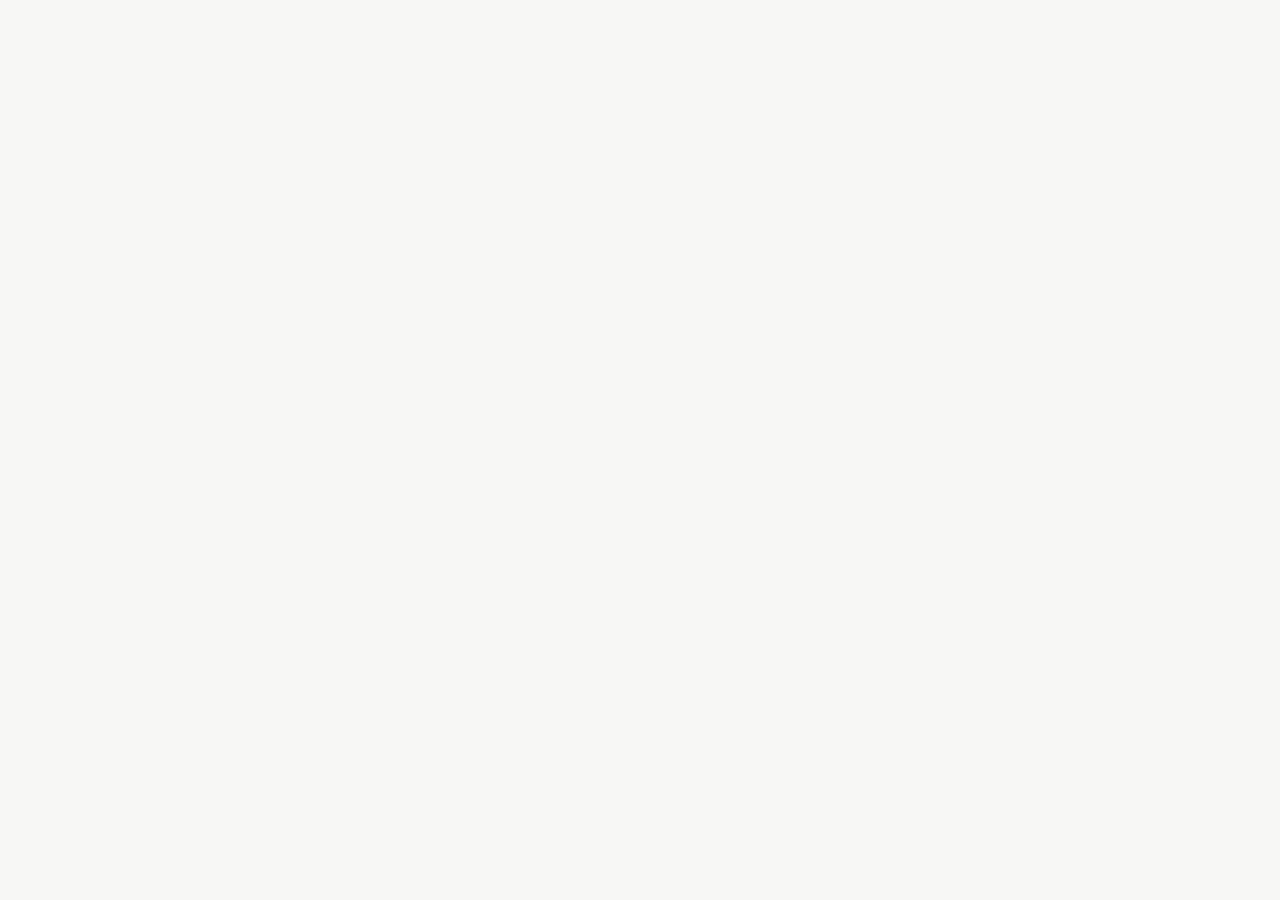
==== commit 617900df: "Corrige popups (datas, campos vazios), rotulo das captacoes e README" ====
--- a/index.html
+++ b/index.html
@@ -646,9 +646,6 @@
                         <td class="visible-with-data" id="m³_s">' + (feature.properties['m³_s'] !== null ? autolinker.link(String(feature.properties['m³_s']).replace(/'/g, '\'').toLocaleString()) : '') + '</td>\
                     </tr>\
                     <tr>\
-                        <td colspan="2">' + (feature.properties['Usuario'] !== null ? autolinker.link(String(feature.properties['Usuario']).replace(/'/g, '\'').toLocaleString()) : '') + '</td>\
-                    </tr>\
-                    <tr>\
                         <th scope="row">Finalidade</th>\
                         <td class="visible-with-data" id="Finalidade">' + (feature.properties['Finalidade'] !== null ? autolinker.link(String(feature.properties['Finalidade']).replace(/'/g, '\'').toLocaleString()) : '') + '</td>\
                     </tr>\
@@ -710,10 +707,6 @@
         function pop_ETEsANA2019_10(feature, layer) {
             var popupContent = '<table>\
                     <tr>\
-                        <th scope="row">Remoção de DBO (fração)</th>\
-                        <td class="visible-with-data" id="ETE_PC_REMOCAODBO">' + (feature.properties['ETE_PC_REMOCAODBO'] !== null ? autolinker.link(String(feature.properties['ETE_PC_REMOCAODBO']).replace(/'/g, '\'').toLocaleString()) : '') + '</td>\
-                    </tr>\
-                    <tr>\
                         <td colspan="2">' + (feature.properties['ETE_NM'] !== null ? autolinker.link(String(feature.properties['ETE_NM']).replace(/'/g, '\'').toLocaleString()) : '') + '</td>\
                     </tr>\
                     <tr>\
@@ -728,7 +721,11 @@
                         <th scope="row">Corpo receptor</th>\
                         <td class="visible-with-data" id="ETE_NM_CORPORECEPTOR">' + (feature.properties['ETE_NM_CORPORECEPTOR'] !== null ? autolinker.link(String(feature.properties['ETE_NM_CORPORECEPTOR']).replace(/'/g, '\'').toLocaleString()) : '') + '</td>\
                     </tr>\
-                </table>';
+                <tr>\
+                        <th scope="row">Remoção de DBO (projeto)</th>\
+                        <td class="visible-with-data" id="ETE_PC_REMOCAODBO">' + (feature.properties['ETE_PC_REMOCAODBO'] !== null ? autolinker.link(String(feature.properties['ETE_PC_REMOCAODBO']).replace(/'/g, '\'').toLocaleString()) : '') + '</td>\
+                    </tr>\\
+                    </table>';
             var content = removeEmptyRowsFromPopupContent(popupContent, feature);
 			layer.on('popupopen', function(e) {
 				addClassToPopupIfMedia(content, e.popup);
@@ -941,7 +938,7 @@
         var overlaysTree = [
             {label: '<img src="legend/EstaesdequalidadedaguaCETESB_11.png" /> Estações de qualidade da água (CETESB)', layer: layer_EstaesdequalidadedaguaCETESB_11},
             {label: '<img src="legend/ETEsANA2019_10.png" /> ETEs (ANA 2019)', layer: layer_ETEsANA2019_10},
-            {label: '<img src="legend/Captaesdeabastecimentopblicooutorgas2016_9.png" /> Captações de abastecimento público (outorgas 2016)', layer: layer_Captaesdeabastecimentopblicooutorgas2016_9},
+            {label: '<img src="legend/Captaesdeabastecimentopblicooutorgas2016_9.png" /> Captações outorgadas (estaduais, 2016)', layer: layer_Captaesdeabastecimentopblicooutorgas2016_9},
             {label: '<img src="legend/LimitedeSJdoRioPreto_8.png" /> Limite de S. J. do Rio Preto', layer: layer_LimitedeSJdoRioPreto_8},
             {label: '<img src="legend/Riosprincipaisrtulos_7.png" /> Rios principais (rótulos)', layer: layer_Riosprincipaisrtulos_7},
             {label: '<img src="legend/RiosprincipaisStrahler5_6.png" /> Rios principais (Strahler ≥ 5)', layer: layer_RiosprincipaisStrahler5_6},
@@ -1101,7 +1098,7 @@
         var about = L.control({position: 'topleft'});
         about.onAdd = function () {
             var d = L.DomUtil.create('div', 'ab-box');
-            d.innerHTML = '<a href="#" class="ab-btn" title="Sobre este mapa">ℹ Sobre</a><div class="ab-panel" style="display:none"><b>Bacias que abastecem Rio Preto</b><p>Mapa interativo do uso do solo (MapBiomas, 2024) e da qualidade da água (CETESB, mediana 2018–2021) nas 7 ottobacias de nível 5 que abastecem a região de São José do Rio Preto (SP).</p><p>Projeto pessoal de portfólio, feito somente com dados públicos. Não representa o SeMAE nem qualquer órgão público.</p><p><b>Como interpretar:</b> as relações entre uso do solo e qualidade da água são associações (13 estações com dados), não prova de causa. A rede de monitoramento não mede agrotóxicos; ausência de sinal para a cana não significa ausência de efeito. Os percentuais de uso do solo nos popups das estações são de 2021; a camada raster é de 2024. Captações são as outorgas estaduais de 2016.</p><p>Autor: Leonardo Pelais · <a href="https://www.linkedin.com/in/leonardo-pelais" target="_blank">LinkedIn</a> · <a href="https://github.com/leonardopelais" target="_blank">GitHub</a></p></div>';
+            d.innerHTML = '<a href="#" class="ab-btn" title="Sobre este mapa">ℹ Sobre</a><div class="ab-panel" style="display:none"><b>Bacias que abastecem Rio Preto</b><p>Mapa interativo do uso do solo (MapBiomas, 2024) e da qualidade da água (CETESB, mediana 2018–2021) nas 7 ottobacias de nível 5 que abastecem a região de São José do Rio Preto (SP).</p><p>Projeto pessoal de portfólio, feito somente com dados públicos. Não representa o SeMAE nem qualquer órgão público.</p><p><b>Como interpretar:</b> as relações entre uso do solo e qualidade da água são associações (13 estações com dados), não prova de causa. A rede de monitoramento não mede agrotóxicos; ausência de sinal para a cana não significa ausência de efeito. Os percentuais de uso do solo nos popups das estações são de 2021; a camada raster é de 2024. Captações são as outorgas estaduais de 2016, de diversas finalidades (cerca de metade para abastecimento público; ver popup).</p><p>Autor: Leonardo Pelais · <a href="https://www.linkedin.com/in/leonardo-pelais" target="_blank">LinkedIn</a> · <a href="https://github.com/leonardopelais" target="_blank">GitHub</a></p></div>';
             L.DomEvent.disableClickPropagation(d); L.DomEvent.disableScrollPropagation(d);
             d.querySelector('.ab-btn').addEventListener('click', function (e) { e.preventDefault(); var pn = d.querySelector('.ab-panel'); var abrir = pn.style.display === 'none'; pn.style.display = abrir ? 'block' : 'none'; if (abrir && window._lgBox) { window._lgBox._lgSet(false); } });
             return d;
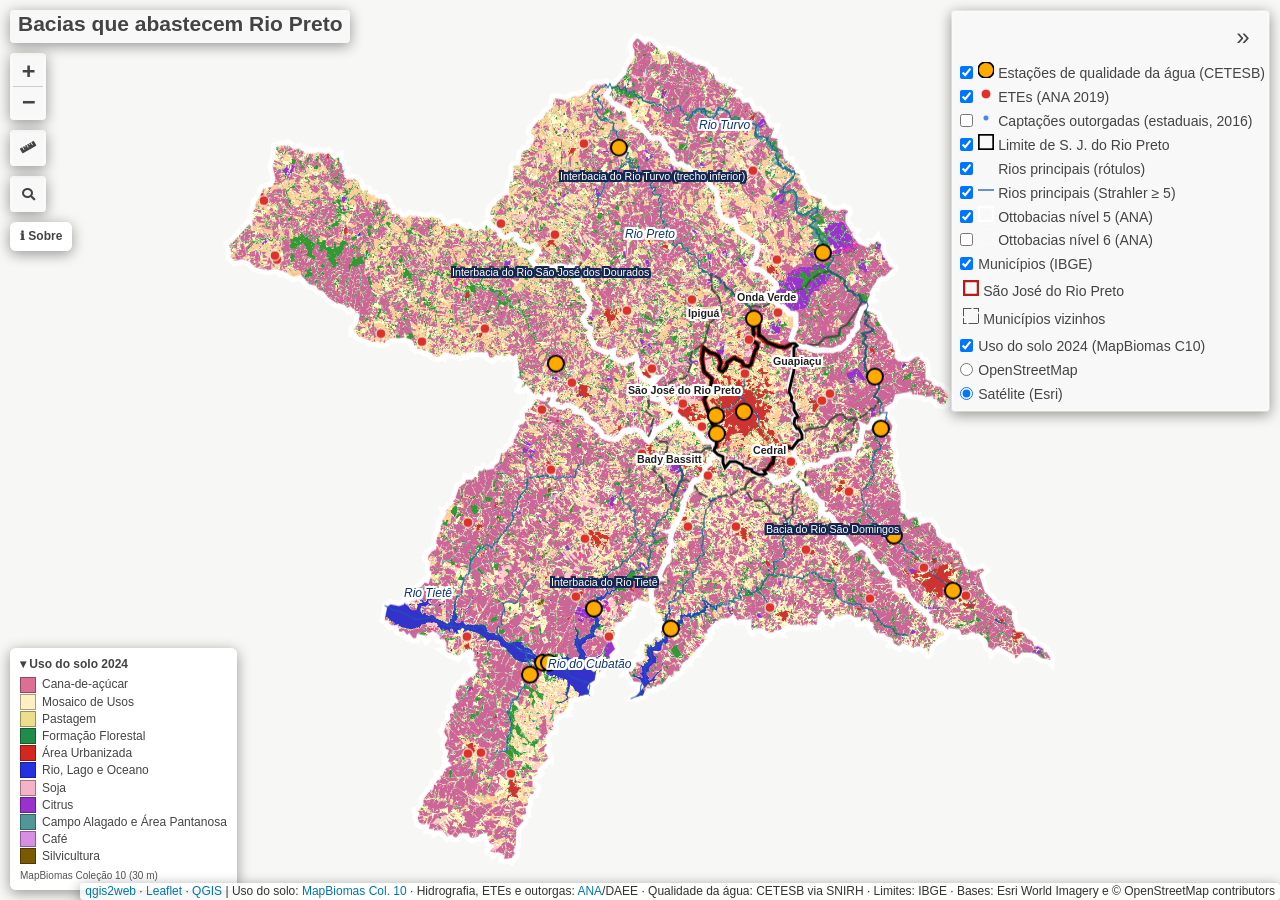
==== commit 20d65ba7: "Corrige sintaxe do popup das ETEs" ====
--- a/index.html
+++ b/index.html
@@ -724,7 +724,7 @@
                 <tr>\
                         <th scope="row">Remoção de DBO (projeto)</th>\
                         <td class="visible-with-data" id="ETE_PC_REMOCAODBO">' + (feature.properties['ETE_PC_REMOCAODBO'] !== null ? autolinker.link(String(feature.properties['ETE_PC_REMOCAODBO']).replace(/'/g, '\'').toLocaleString()) : '') + '</td>\
-                    </tr>\\
+                    </tr>\
                     </table>';
             var content = removeEmptyRowsFromPopupContent(popupContent, feature);
 			layer.on('popupopen', function(e) {
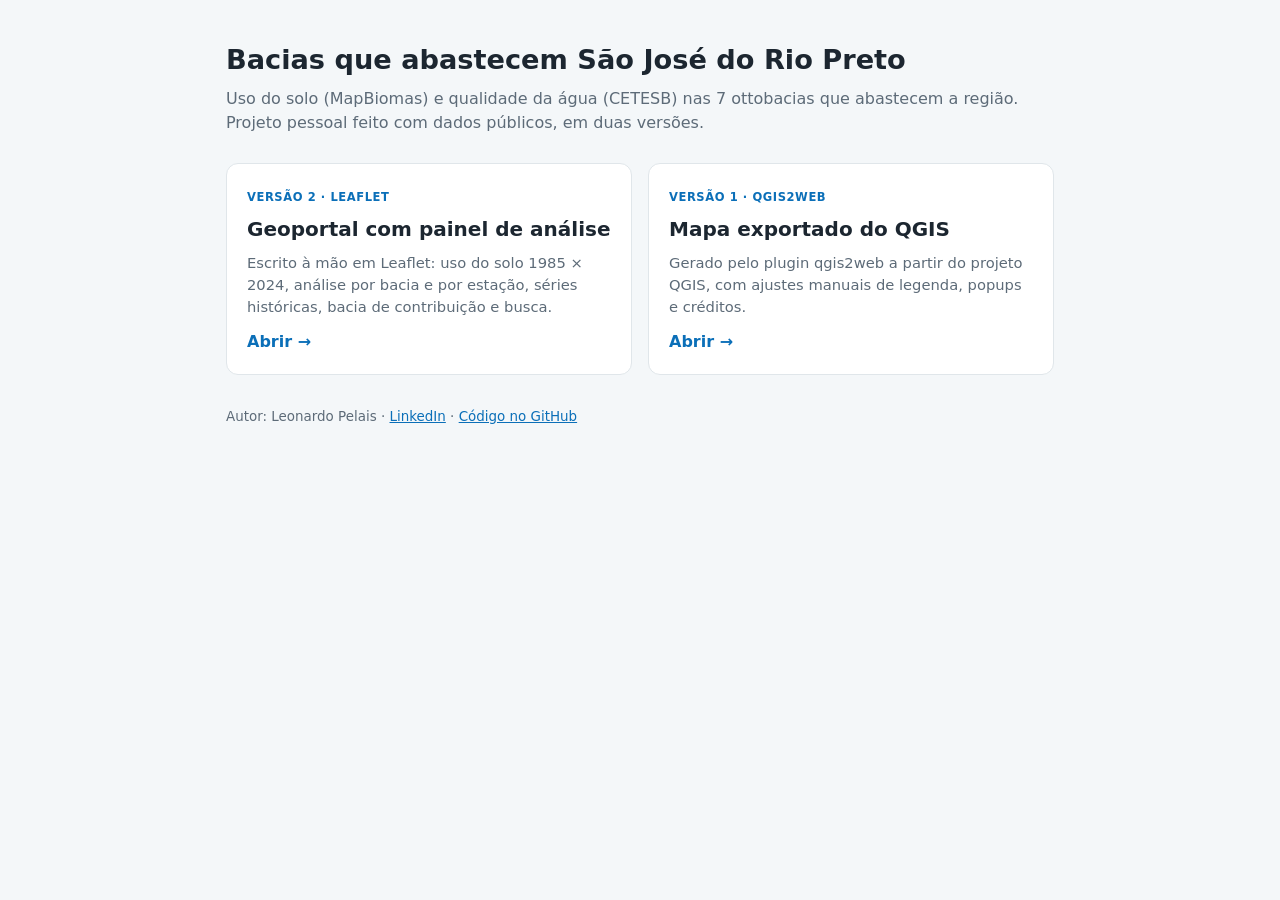
==== commit c186a386: "Divide o repositorio em duas versoes (leaflet e qgis2web) e adiciona pagina inicial" ====
--- a/index.html
+++ b/index.html
@@ -1,1112 +1,43 @@
 <!doctype html>
-<html lang="en">
-    <head>
-        <meta charset="utf-8">
-        <meta http-equiv="X-UA-Compatible" content="IE=edge">
-        <meta name="viewport" content="initial-scale=1,user-scalable=no,maximum-scale=1,width=device-width">
-        <meta name="mobile-web-app-capable" content="yes">
-        <meta name="apple-mobile-web-app-capable" content="yes">
-        <link rel="stylesheet" href="css/leaflet.css">
-        <link rel="stylesheet" href="css/L.Control.Layers.Tree.css">
-        <link rel="stylesheet" href="css/qgis2web.css">
-        <link rel="stylesheet" href="css/fontawesome-all.min.css">
-        <link rel="stylesheet" href="css/leaflet.photon.css">
-        <link rel="stylesheet" href="css/leaflet-measure.css">
-        <style>
-        html, body, #map {
-            width: 100%;
-            height: 100%;
-            padding: 0;
-            margin: 0;
-        }
-        </style>
-        <title>Bacias que abastecem Rio Preto – uso do solo e qualidade da água</title>
-    </head>
-    <body>
-        <div id="map">
-        </div>
-        <script src="js/qgis2web_expressions.js"></script>
-        <script src="js/leaflet.js"></script>
-        <script src="js/L.Control.Layers.Tree.min.js"></script>
-        <script src="js/leaflet.rotatedMarker.js"></script>
-        <script src="js/leaflet.pattern.js"></script>
-        <script src="js/leaflet-hash.js"></script>
-        <script src="js/Autolinker.min.js"></script>
-        <script src="js/rbush.min.js"></script>
-        <script src="js/labelgun.min.js"></script>
-        <script src="js/labels.js"></script>
-        <script src="js/leaflet.photon.js"></script>
-        <script src="js/leaflet-measure.js"></script>
-        <script src="data/MunicpiosIBGE_3.js"></script>
-        <script src="data/Ottobaciasnvel6ANA_4.js"></script>
-        <script src="data/Ottobaciasnvel5ANA_5.js"></script>
-        <script src="data/RiosprincipaisStrahler5_6.js"></script>
-        <script src="data/Riosprincipaisrtulos_7.js"></script>
-        <script src="data/LimitedeSJdoRioPreto_8.js"></script>
-        <script src="data/Captaesdeabastecimentopblicooutorgas2016_9.js"></script>
-        <script src="data/ETEsANA2019_10.js"></script>
-        <script src="data/EstaesdequalidadedaguaCETESB_11.js"></script>
-        <script>
-        var map = L.map('map', {
-            zoomControl:false, maxZoom:18, minZoom:7
-        })
-        var hash = new L.Hash(map);
-        map.attributionControl.setPrefix('<a href="https://github.com/qgis2web/qgis2web" target="_blank">qgis2web</a> &middot; <a href="https://leafletjs.com" title="A JS library for interactive maps">Leaflet</a> &middot; <a href="https://qgis.org">QGIS</a>');
-        var autolinker = new Autolinker({truncate: {length: 30, location: 'smart'}});
-        // remove popup's row if "visible-with-data"
-        function removeEmptyRowsFromPopupContent(content, feature) {
-         var tempDiv = document.createElement('div');
-         tempDiv.innerHTML = content;
-         var rows = tempDiv.querySelectorAll('tr');
-         for (var i = 0; i < rows.length; i++) {
-             var td = rows[i].querySelector('td.visible-with-data');
-             var key = td ? td.id : '';
-             if (td && td.classList.contains('visible-with-data') && feature.properties[key] == null) {
-                 rows[i].parentNode.removeChild(rows[i]);
-             }
-         }
-         return tempDiv.innerHTML;
-        }
-        // modify popup if contains media
-        function addClassToPopupIfMedia(content, popup) {
-            var tempDiv = document.createElement('div');
-            tempDiv.innerHTML = content;
-            var imgTd = tempDiv.querySelector('td img');
-            if (imgTd) {
-                var src = imgTd.getAttribute('src');
-                if (/\.(jpg|jpeg|png|gif|bmp|webp|avif)$/i.test(src)) {
-                    popup._contentNode.classList.add('media');
-                    var img = popup._contentNode.querySelector('td img');
-                    if (img) {
-                        // If already loaded (cache), update immediately
-                        if (img.complete && img.naturalHeight > 0) {
-                            popup.update();
-                        } else {
-                            img.addEventListener('load', function() {
-                                popup.update();
-                            });
-                            img.addEventListener('error', function() {
-                                popup.update();
-                            });
-                        }
-                    }
-                } else if (/\.(mp3|wav|ogg|aac)$/i.test(src)) {
-                    var audio = document.createElement('audio');
-                    audio.controls = true;
-                    audio.src = src;
-                    imgTd.parentNode.replaceChild(audio, imgTd);
-                    popup._contentNode.classList.add('media');
-                    setTimeout(function() {
-                        popup.setContent(tempDiv.innerHTML);
-                        popup.update();
-                    }, 10);
-                } else if (/\.(mp4|webm|ogg|mov)$/i.test(src)) {
-                    var video = document.createElement('video');
-                    video.controls = true;
-                    video.src = src;
-                    video.style.width = "400px";
-                    video.style.height = "300px";
-                    video.style.maxHeight = "60vh";
-                    video.style.maxWidth = "60vw";
-                    imgTd.parentNode.replaceChild(video, imgTd);
-                    popup._contentNode.classList.add('media');
-                    // Aggiorna il popup quando il video carica i metadati
-                    video.addEventListener('loadedmetadata', function() {
-                        popup.update();
-                    });
-                    setTimeout(function() {
-                        popup.setContent(tempDiv.innerHTML);
-                        popup.update();
-                    }, 10);
-                } else {
-                    popup._contentNode.classList.remove('media');
-                }
-            } else {
-                popup._contentNode.classList.remove('media');
-            }
-        }
-        var title = new L.Control({'position':'topleft'});
-        title.onAdd = function (map) {
-            this._div = L.DomUtil.create('div', 'info');
-            this.update();
-            return this._div;
-        };
-        title.update = function () {
-            this._div.innerHTML = '<h2>Bacias que abastecem Rio Preto</h2>';
-        };
-        title.addTo(map);
-        var zoomControl = L.control.zoom({
-            position: 'topleft'
-        }).addTo(map);
-        var measureControl = new L.Control.Measure({
-            position: 'topleft',
-            primaryLengthUnit: 'meters',
-            secondaryLengthUnit: 'kilometers',
-            primaryAreaUnit: 'sqmeters',
-            secondaryAreaUnit: 'hectares'
-        });
-        measureControl.addTo(map);
-        document.getElementsByClassName('leaflet-control-measure-toggle')[0].innerHTML = '';
-        document.getElementsByClassName('leaflet-control-measure-toggle')[0].className += ' fas fa-ruler';
-        var bounds_group = new L.featureGroup([]);
-        function setBounds() {
-            if (bounds_group.getLayers().length) {
-                map.fitBounds(bounds_group.getBounds());
-            }
-        }
-        map.createPane('pane_SatliteEsri_0');
-        map.getPane('pane_SatliteEsri_0').style.zIndex = 400;
-        var layer_SatliteEsri_0 = L.tileLayer('https://server.arcgisonline.com/ArcGIS/rest/services/World_Imagery/MapServer/tile/{z}/{y}/{x}', {
-            pane: 'pane_SatliteEsri_0',
-            opacity: 1.0,
-            attribution: '',
-            minZoom: 7,
-            maxZoom: 18,
-            minNativeZoom: 0,
-            maxNativeZoom: 19
-        });
-        layer_SatliteEsri_0;
-        map.addLayer(layer_SatliteEsri_0);
-        map.createPane('pane_OpenStreetMap_1');
-        map.getPane('pane_OpenStreetMap_1').style.zIndex = 401;
-        var layer_OpenStreetMap_1 = L.tileLayer('https://tile.openstreetmap.org/{z}/{x}/{y}.png', {
-            pane: 'pane_OpenStreetMap_1',
-            opacity: 1.0,
-            attribution: '',
-            minZoom: 7,
-            maxZoom: 18,
-            minNativeZoom: 0,
-            maxNativeZoom: 19
-        });
-        layer_OpenStreetMap_1;
-        map.createPane('pane_Usodosolo2024MapBiomasC10_2');
-        map.getPane('pane_Usodosolo2024MapBiomasC10_2').style.zIndex = 402;
-        var img_Usodosolo2024MapBiomasC10_2 = 'data/Usodosolo2024MapBiomasC10_2.png';
-        var img_bounds_Usodosolo2024MapBiomasC10_2 = [[-21.6887706599827,-50.455300782242865],[-20.067078433140946,-48.72601896226291]];
-        var layer_Usodosolo2024MapBiomasC10_2 = new L.imageOverlay(img_Usodosolo2024MapBiomasC10_2,
-                                              img_bounds_Usodosolo2024MapBiomasC10_2,
-                                              {pane: 'pane_Usodosolo2024MapBiomasC10_2'});
-        bounds_group.addLayer(layer_Usodosolo2024MapBiomasC10_2);
-        map.addLayer(layer_Usodosolo2024MapBiomasC10_2);
-        function pop_MunicpiosIBGE_3(feature, layer) {
-            var popupContent = '<table>\
-                    <tr>\
-                        <td colspan="2">' + (feature.properties['nome'] !== null ? autolinker.link(String(feature.properties['nome']).replace(/'/g, '\'').toLocaleString()) : '') + '</td>\
-                    </tr>\
-                </table>';
-            var content = removeEmptyRowsFromPopupContent(popupContent, feature);
-			layer.on('popupopen', function(e) {
-				addClassToPopupIfMedia(content, e.popup);
-			});
-			layer.bindPopup(content, { maxHeight: 400 });
-        }
-        function style_MunicpiosIBGE_3_0(feature) {
-            var context = {
-                feature: feature,
-                variables: {}
-            };
-            // Start of if blocks and style check logic
-            if (exp_MunicpiosIBGE_3rule0_eval_expression(context)) {
-                  return {
-                pane: 'pane_MunicpiosIBGE_3',
-                opacity: 1,
-                color: 'rgba(183,28,28,1.0)',
-                dashArray: '',
-                lineCap: 'butt',
-                lineJoin: 'miter',
-                weight: 5.0, 
-                fillOpacity: 0,
-                interactive: true,
-            };
-                }
-                else if (exp_MunicpiosIBGE_3rule1_eval_expression(context)) {
-                  return {
-                pane: 'pane_MunicpiosIBGE_3',
-                opacity: 1,
-                color: 'rgba(74,74,74,1.0)',
-                dashArray: '10.0,2.0',
-                lineCap: 'butt',
-                lineJoin: 'miter',
-                weight: 2.0, 
-                fillOpacity: 0,
-                interactive: true,
-            };
-                }
-            else {
-                return {fill: false, stroke: false};
-            }
-        }
-        map.createPane('pane_MunicpiosIBGE_3');
-        map.getPane('pane_MunicpiosIBGE_3').style.zIndex = 403;
-        map.getPane('pane_MunicpiosIBGE_3').style['mix-blend-mode'] = 'normal';
-        var layer_MunicpiosIBGE_3 = new L.geoJson(json_MunicpiosIBGE_3, {
-            attribution: '',
-            interactive: true,
-            dataVar: 'json_MunicpiosIBGE_3',
-            layerName: 'layer_MunicpiosIBGE_3',
-            pane: 'pane_MunicpiosIBGE_3',
-            onEachFeature: pop_MunicpiosIBGE_3,
-            style: style_MunicpiosIBGE_3_0,
-        });
-        bounds_group.addLayer(layer_MunicpiosIBGE_3);
-        map.addLayer(layer_MunicpiosIBGE_3);
-        function pop_Ottobaciasnvel6ANA_4(feature, layer) {
-            var popupContent = '<table>\
-                    <tr>\
-                        <th scope="row">Código Otto (nível 6)</th>\
-                        <td>' + (feature.properties['wts_cd_pfafstetterbasin'] !== null ? autolinker.link(String(feature.properties['wts_cd_pfafstetterbasin']).replace(/'/g, '\'').toLocaleString()) : '') + '</td>\
-                    </tr>\
-                    <tr>\
-                        <th scope="row">Área (km²)</th>\
-                        <td>' + (feature.properties['wts_gm_area'] !== null ? autolinker.link(String(feature.properties['wts_gm_area']).replace(/'/g, '\'').toLocaleString()) : '') + '</td>\
-                    </tr>\
-                </table>';
-            var content = removeEmptyRowsFromPopupContent(popupContent, feature);
-			layer.on('popupopen', function(e) {
-				addClassToPopupIfMedia(content, e.popup);
-			});
-			layer.bindPopup(content, { maxHeight: 400 });
-        }
-
-        function style_Ottobaciasnvel6ANA_4_0() {
-            return {
-                pane: 'pane_Ottobaciasnvel6ANA_4',
-                opacity: 1,
-                color: 'rgba(255,255,255,0.7843137254901961)',
-                dashArray: '',
-                lineCap: 'butt',
-                lineJoin: 'miter',
-                weight: 1.0, 
-                fill: true,
-                fillOpacity: 1,
-                fillColor: 'rgba(0,0,0,0.0)',
-                interactive: true,
-            }
-        }
-        map.createPane('pane_Ottobaciasnvel6ANA_4');
-        map.getPane('pane_Ottobaciasnvel6ANA_4').style.zIndex = 404;
-        map.getPane('pane_Ottobaciasnvel6ANA_4').style['mix-blend-mode'] = 'normal';
-        var layer_Ottobaciasnvel6ANA_4 = new L.geoJson(json_Ottobaciasnvel6ANA_4, {
-            attribution: '',
-            interactive: true,
-            dataVar: 'json_Ottobaciasnvel6ANA_4',
-            layerName: 'layer_Ottobaciasnvel6ANA_4',
-            pane: 'pane_Ottobaciasnvel6ANA_4',
-            onEachFeature: pop_Ottobaciasnvel6ANA_4,
-            style: style_Ottobaciasnvel6ANA_4_0,
-        });
-        bounds_group.addLayer(layer_Ottobaciasnvel6ANA_4);
-        function pop_Ottobaciasnvel5ANA_5(feature, layer) {
-            var popupContent = '<table>\
-                    <tr>\
-                        <th scope="row">Código Otto (nível 5)</th>\
-                        <td>' + (feature.properties['wts_cd_pfafstetterbasin'] !== null ? autolinker.link(String(feature.properties['wts_cd_pfafstetterbasin']).replace(/'/g, '\'').toLocaleString()) : '') + '</td>\
-                    </tr>\
-                    <tr>\
-                        <th scope="row">Área (km²)</th>\
-                        <td>' + (feature.properties['wts_gm_area'] !== null ? autolinker.link(String(feature.properties['wts_gm_area']).replace(/'/g, '\'').toLocaleString()) : '') + '</td>\
-                    </tr>\
-                    <tr>\
-                        <td colspan="2">' + (feature.properties['nome'] !== null ? autolinker.link(String(feature.properties['nome']).replace(/'/g, '\'').toLocaleString()) : '') + '</td>\
-                    </tr>\
-                </table>';
-            var content = removeEmptyRowsFromPopupContent(popupContent, feature);
-			layer.on('popupopen', function(e) {
-				addClassToPopupIfMedia(content, e.popup);
-			});
-			layer.bindPopup(content, { maxHeight: 400 });
-        }
-
-        function style_Ottobaciasnvel5ANA_5_0() {
-            return {
-                pane: 'pane_Ottobaciasnvel5ANA_5',
-                opacity: 1,
-                color: 'rgba(255,255,255,1.0)',
-                dashArray: '',
-                lineCap: 'butt',
-                lineJoin: 'miter',
-                weight: 5.0, 
-                fill: true,
-                fillOpacity: 1,
-                fillColor: 'rgba(0,0,0,0.0)',
-                interactive: true,
-            }
-        }
-        map.createPane('pane_Ottobaciasnvel5ANA_5');
-        map.getPane('pane_Ottobaciasnvel5ANA_5').style.zIndex = 405;
-        map.getPane('pane_Ottobaciasnvel5ANA_5').style['mix-blend-mode'] = 'normal';
-        var layer_Ottobaciasnvel5ANA_5 = new L.geoJson(json_Ottobaciasnvel5ANA_5, {
-            attribution: '',
-            interactive: true,
-            dataVar: 'json_Ottobaciasnvel5ANA_5',
-            layerName: 'layer_Ottobaciasnvel5ANA_5',
-            pane: 'pane_Ottobaciasnvel5ANA_5',
-            onEachFeature: pop_Ottobaciasnvel5ANA_5,
-            style: style_Ottobaciasnvel5ANA_5_0,
-        });
-        bounds_group.addLayer(layer_Ottobaciasnvel5ANA_5);
-        map.addLayer(layer_Ottobaciasnvel5ANA_5);
-        function pop_RiosprincipaisStrahler5_6(feature, layer) {
-            var popupContent = '<table>\
-                    <tr>\
-                        <td colspan="2">' + (feature.properties['fid'] !== null ? autolinker.link(String(feature.properties['fid']).replace(/'/g, '\'').toLocaleString()) : '') + '</td>\
-                    </tr>\
-                    <tr>\
-                        <td colspan="2">' + (feature.properties['drn_pk'] !== null ? autolinker.link(String(feature.properties['drn_pk']).replace(/'/g, '\'').toLocaleString()) : '') + '</td>\
-                    </tr>\
-                    <tr>\
-                        <td colspan="2">' + (feature.properties['cotrecho'] !== null ? autolinker.link(String(feature.properties['cotrecho']).replace(/'/g, '\'').toLocaleString()) : '') + '</td>\
-                    </tr>\
-                    <tr>\
-                        <td colspan="2">' + (feature.properties['noorigem'] !== null ? autolinker.link(String(feature.properties['noorigem']).replace(/'/g, '\'').toLocaleString()) : '') + '</td>\
-                    </tr>\
-                    <tr>\
-                        <td colspan="2">' + (feature.properties['nodestino'] !== null ? autolinker.link(String(feature.properties['nodestino']).replace(/'/g, '\'').toLocaleString()) : '') + '</td>\
-                    </tr>\
-                    <tr>\
-                        <td colspan="2">' + (feature.properties['cocursodag'] !== null ? autolinker.link(String(feature.properties['cocursodag']).replace(/'/g, '\'').toLocaleString()) : '') + '</td>\
-                    </tr>\
-                    <tr>\
-                        <td colspan="2">' + (feature.properties['cobacia'] !== null ? autolinker.link(String(feature.properties['cobacia']).replace(/'/g, '\'').toLocaleString()) : '') + '</td>\
-                    </tr>\
-                    <tr>\
-                        <td colspan="2">' + (feature.properties['nucomptrec'] !== null ? autolinker.link(String(feature.properties['nucomptrec']).replace(/'/g, '\'').toLocaleString()) : '') + '</td>\
-                    </tr>\
-                    <tr>\
-                        <td colspan="2">' + (feature.properties['nudistbact'] !== null ? autolinker.link(String(feature.properties['nudistbact']).replace(/'/g, '\'').toLocaleString()) : '') + '</td>\
-                    </tr>\
-                    <tr>\
-                        <td colspan="2">' + (feature.properties['nudistcdag'] !== null ? autolinker.link(String(feature.properties['nudistcdag']).replace(/'/g, '\'').toLocaleString()) : '') + '</td>\
-                    </tr>\
-                    <tr>\
-                        <td colspan="2">' + (feature.properties['nuareacont'] !== null ? autolinker.link(String(feature.properties['nuareacont']).replace(/'/g, '\'').toLocaleString()) : '') + '</td>\
-                    </tr>\
-                    <tr>\
-                        <td colspan="2">' + (feature.properties['nuareamont'] !== null ? autolinker.link(String(feature.properties['nuareamont']).replace(/'/g, '\'').toLocaleString()) : '') + '</td>\
-                    </tr>\
-                    <tr>\
-                        <td colspan="2">' + (feature.properties['nogenerico'] !== null ? autolinker.link(String(feature.properties['nogenerico']).replace(/'/g, '\'').toLocaleString()) : '') + '</td>\
-                    </tr>\
-                    <tr>\
-                        <td colspan="2">' + (feature.properties['noligacao'] !== null ? autolinker.link(String(feature.properties['noligacao']).replace(/'/g, '\'').toLocaleString()) : '') + '</td>\
-                    </tr>\
-                    <tr>\
-                        <td colspan="2">' + (feature.properties['noespecif'] !== null ? autolinker.link(String(feature.properties['noespecif']).replace(/'/g, '\'').toLocaleString()) : '') + '</td>\
-                    </tr>\
-                    <tr>\
-                        <td colspan="2">' + (feature.properties['noriocomp'] !== null ? autolinker.link(String(feature.properties['noriocomp']).replace(/'/g, '\'').toLocaleString()) : '') + '</td>\
-                    </tr>\
-                    <tr>\
-                        <td colspan="2">' + (feature.properties['nooriginal'] !== null ? autolinker.link(String(feature.properties['nooriginal']).replace(/'/g, '\'').toLocaleString()) : '') + '</td>\
-                    </tr>\
-                    <tr>\
-                        <td colspan="2">' + (feature.properties['cocdadesag'] !== null ? autolinker.link(String(feature.properties['cocdadesag']).replace(/'/g, '\'').toLocaleString()) : '') + '</td>\
-                    </tr>\
-                    <tr>\
-                        <td colspan="2">' + (feature.properties['nutrjus'] !== null ? autolinker.link(String(feature.properties['nutrjus']).replace(/'/g, '\'').toLocaleString()) : '') + '</td>\
-                    </tr>\
-                    <tr>\
-                        <td colspan="2">' + (feature.properties['nudistbacc'] !== null ? autolinker.link(String(feature.properties['nudistbacc']).replace(/'/g, '\'').toLocaleString()) : '') + '</td>\
-                    </tr>\
-                    <tr>\
-                        <td colspan="2">' + (feature.properties['nuareabacc'] !== null ? autolinker.link(String(feature.properties['nuareabacc']).replace(/'/g, '\'').toLocaleString()) : '') + '</td>\
-                    </tr>\
-                    <tr>\
-                        <td colspan="2">' + (feature.properties['nuordemcda'] !== null ? autolinker.link(String(feature.properties['nuordemcda']).replace(/'/g, '\'').toLocaleString()) : '') + '</td>\
-                    </tr>\
-                    <tr>\
-                        <td colspan="2">' + (feature.properties['nucompcda'] !== null ? autolinker.link(String(feature.properties['nucompcda']).replace(/'/g, '\'').toLocaleString()) : '') + '</td>\
-                    </tr>\
-                    <tr>\
-                        <td colspan="2">' + (feature.properties['nunivotto'] !== null ? autolinker.link(String(feature.properties['nunivotto']).replace(/'/g, '\'').toLocaleString()) : '') + '</td>\
-                    </tr>\
-                    <tr>\
-                        <td colspan="2">' + (feature.properties['nunivotcda'] !== null ? autolinker.link(String(feature.properties['nunivotcda']).replace(/'/g, '\'').toLocaleString()) : '') + '</td>\
-                    </tr>\
-                    <tr>\
-                        <td colspan="2">' + (feature.properties['nustrahler'] !== null ? autolinker.link(String(feature.properties['nustrahler']).replace(/'/g, '\'').toLocaleString()) : '') + '</td>\
-                    </tr>\
-                    <tr>\
-                        <td colspan="2">' + (feature.properties['dedominial'] !== null ? autolinker.link(String(feature.properties['dedominial']).replace(/'/g, '\'').toLocaleString()) : '') + '</td>\
-                    </tr>\
-                    <tr>\
-                        <td colspan="2">' + (feature.properties['dsversao'] !== null ? autolinker.link(String(feature.properties['dsversao']).replace(/'/g, '\'').toLocaleString()) : '') + '</td>\
-                    </tr>\
-                    <tr>\
-                        <td colspan="2">' + (feature.properties['cobacia_5k'] !== null ? autolinker.link(String(feature.properties['cobacia_5k']).replace(/'/g, '\'').toLocaleString()) : '') + '</td>\
-                    </tr>\
-                    <tr>\
-                        <td colspan="2">' + (feature.properties['cobacia_50k'] !== null ? autolinker.link(String(feature.properties['cobacia_50k']).replace(/'/g, '\'').toLocaleString()) : '') + '</td>\
-                    </tr>\
-                </table>';
-            var content = removeEmptyRowsFromPopupContent(popupContent, feature);
-			layer.on('popupopen', function(e) {
-				addClassToPopupIfMedia(content, e.popup);
-			});
-			layer.bindPopup(content, { maxHeight: 400 });
-        }
-
-        function style_RiosprincipaisStrahler5_6_0() {
-            return {
-                pane: 'pane_RiosprincipaisStrahler5_6',
-                opacity: 1,
-                color: 'rgba(28,92,171,1.0)',
-                dashArray: '',
-                lineCap: 'square',
-                lineJoin: 'bevel',
-                weight: 1.0,
-                fillOpacity: 0,
-                interactive: false,
-            }
-        }
-        map.createPane('pane_RiosprincipaisStrahler5_6');
-        map.getPane('pane_RiosprincipaisStrahler5_6').style.zIndex = 406;
-        map.getPane('pane_RiosprincipaisStrahler5_6').style['mix-blend-mode'] = 'normal';
-        var layer_RiosprincipaisStrahler5_6 = new L.geoJson(json_RiosprincipaisStrahler5_6, {
-            attribution: '',
-            interactive: false,
-            dataVar: 'json_RiosprincipaisStrahler5_6',
-            layerName: 'layer_RiosprincipaisStrahler5_6',
-            pane: 'pane_RiosprincipaisStrahler5_6',
-            onEachFeature: pop_RiosprincipaisStrahler5_6,
-            style: style_RiosprincipaisStrahler5_6_0,
-        });
-        bounds_group.addLayer(layer_RiosprincipaisStrahler5_6);
-        map.addLayer(layer_RiosprincipaisStrahler5_6);
-        function pop_Riosprincipaisrtulos_7(feature, layer) {
-            var popupContent = '<table>\
-                    <tr>\
-                        <td colspan="2">' + (feature.properties['fid'] !== null ? autolinker.link(String(feature.properties['fid']).replace(/'/g, '\'').toLocaleString()) : '') + '</td>\
-                    </tr>\
-                    <tr>\
-                        <td colspan="2">' + (feature.properties['drn_pk'] !== null ? autolinker.link(String(feature.properties['drn_pk']).replace(/'/g, '\'').toLocaleString()) : '') + '</td>\
-                    </tr>\
-                    <tr>\
-                        <td colspan="2">' + (feature.properties['cotrecho'] !== null ? autolinker.link(String(feature.properties['cotrecho']).replace(/'/g, '\'').toLocaleString()) : '') + '</td>\
-                    </tr>\
-                    <tr>\
-                        <td colspan="2">' + (feature.properties['noorigem'] !== null ? autolinker.link(String(feature.properties['noorigem']).replace(/'/g, '\'').toLocaleString()) : '') + '</td>\
-                    </tr>\
-                    <tr>\
-                        <td colspan="2">' + (feature.properties['nodestino'] !== null ? autolinker.link(String(feature.properties['nodestino']).replace(/'/g, '\'').toLocaleString()) : '') + '</td>\
-                    </tr>\
-                    <tr>\
-                        <td colspan="2">' + (feature.properties['cocursodag'] !== null ? autolinker.link(String(feature.properties['cocursodag']).replace(/'/g, '\'').toLocaleString()) : '') + '</td>\
-                    </tr>\
-                    <tr>\
-                        <td colspan="2">' + (feature.properties['cobacia'] !== null ? autolinker.link(String(feature.properties['cobacia']).replace(/'/g, '\'').toLocaleString()) : '') + '</td>\
-                    </tr>\
-                    <tr>\
-                        <td colspan="2">' + (feature.properties['nucomptrec'] !== null ? autolinker.link(String(feature.properties['nucomptrec']).replace(/'/g, '\'').toLocaleString()) : '') + '</td>\
-                    </tr>\
-                    <tr>\
-                        <td colspan="2">' + (feature.properties['nudistbact'] !== null ? autolinker.link(String(feature.properties['nudistbact']).replace(/'/g, '\'').toLocaleString()) : '') + '</td>\
-                    </tr>\
-                    <tr>\
-                        <td colspan="2">' + (feature.properties['nudistcdag'] !== null ? autolinker.link(String(feature.properties['nudistcdag']).replace(/'/g, '\'').toLocaleString()) : '') + '</td>\
-                    </tr>\
-                    <tr>\
-                        <td colspan="2">' + (feature.properties['nuareacont'] !== null ? autolinker.link(String(feature.properties['nuareacont']).replace(/'/g, '\'').toLocaleString()) : '') + '</td>\
-                    </tr>\
-                    <tr>\
-                        <td colspan="2">' + (feature.properties['nuareamont'] !== null ? autolinker.link(String(feature.properties['nuareamont']).replace(/'/g, '\'').toLocaleString()) : '') + '</td>\
-                    </tr>\
-                    <tr>\
-                        <td colspan="2">' + (feature.properties['nogenerico'] !== null ? autolinker.link(String(feature.properties['nogenerico']).replace(/'/g, '\'').toLocaleString()) : '') + '</td>\
-                    </tr>\
-                    <tr>\
-                        <td colspan="2">' + (feature.properties['noligacao'] !== null ? autolinker.link(String(feature.properties['noligacao']).replace(/'/g, '\'').toLocaleString()) : '') + '</td>\
-                    </tr>\
-                    <tr>\
-                        <td colspan="2">' + (feature.properties['noespecif'] !== null ? autolinker.link(String(feature.properties['noespecif']).replace(/'/g, '\'').toLocaleString()) : '') + '</td>\
-                    </tr>\
-                    <tr>\
-                        <td colspan="2">' + (feature.properties['noriocomp'] !== null ? autolinker.link(String(feature.properties['noriocomp']).replace(/'/g, '\'').toLocaleString()) : '') + '</td>\
-                    </tr>\
-                    <tr>\
-                        <td colspan="2">' + (feature.properties['nooriginal'] !== null ? autolinker.link(String(feature.properties['nooriginal']).replace(/'/g, '\'').toLocaleString()) : '') + '</td>\
-                    </tr>\
-                    <tr>\
-                        <td colspan="2">' + (feature.properties['cocdadesag'] !== null ? autolinker.link(String(feature.properties['cocdadesag']).replace(/'/g, '\'').toLocaleString()) : '') + '</td>\
-                    </tr>\
-                    <tr>\
-                        <td colspan="2">' + (feature.properties['nutrjus'] !== null ? autolinker.link(String(feature.properties['nutrjus']).replace(/'/g, '\'').toLocaleString()) : '') + '</td>\
-                    </tr>\
-                    <tr>\
-                        <td colspan="2">' + (feature.properties['nudistbacc'] !== null ? autolinker.link(String(feature.properties['nudistbacc']).replace(/'/g, '\'').toLocaleString()) : '') + '</td>\
-                    </tr>\
-                    <tr>\
-                        <td colspan="2">' + (feature.properties['nuareabacc'] !== null ? autolinker.link(String(feature.properties['nuareabacc']).replace(/'/g, '\'').toLocaleString()) : '') + '</td>\
-                    </tr>\
-                    <tr>\
-                        <td colspan="2">' + (feature.properties['nuordemcda'] !== null ? autolinker.link(String(feature.properties['nuordemcda']).replace(/'/g, '\'').toLocaleString()) : '') + '</td>\
-                    </tr>\
-                    <tr>\
-                        <td colspan="2">' + (feature.properties['nucompcda'] !== null ? autolinker.link(String(feature.properties['nucompcda']).replace(/'/g, '\'').toLocaleString()) : '') + '</td>\
-                    </tr>\
-                    <tr>\
-                        <td colspan="2">' + (feature.properties['nunivotto'] !== null ? autolinker.link(String(feature.properties['nunivotto']).replace(/'/g, '\'').toLocaleString()) : '') + '</td>\
-                    </tr>\
-                    <tr>\
-                        <td colspan="2">' + (feature.properties['nunivotcda'] !== null ? autolinker.link(String(feature.properties['nunivotcda']).replace(/'/g, '\'').toLocaleString()) : '') + '</td>\
-                    </tr>\
-                    <tr>\
-                        <td colspan="2">' + (feature.properties['nustrahler'] !== null ? autolinker.link(String(feature.properties['nustrahler']).replace(/'/g, '\'').toLocaleString()) : '') + '</td>\
-                    </tr>\
-                    <tr>\
-                        <td colspan="2">' + (feature.properties['dedominial'] !== null ? autolinker.link(String(feature.properties['dedominial']).replace(/'/g, '\'').toLocaleString()) : '') + '</td>\
-                    </tr>\
-                    <tr>\
-                        <td colspan="2">' + (feature.properties['dsversao'] !== null ? autolinker.link(String(feature.properties['dsversao']).replace(/'/g, '\'').toLocaleString()) : '') + '</td>\
-                    </tr>\
-                    <tr>\
-                        <td colspan="2">' + (feature.properties['cobacia_5k'] !== null ? autolinker.link(String(feature.properties['cobacia_5k']).replace(/'/g, '\'').toLocaleString()) : '') + '</td>\
-                    </tr>\
-                    <tr>\
-                        <td colspan="2">' + (feature.properties['cobacia_50k'] !== null ? autolinker.link(String(feature.properties['cobacia_50k']).replace(/'/g, '\'').toLocaleString()) : '') + '</td>\
-                    </tr>\
-                </table>';
-            var content = removeEmptyRowsFromPopupContent(popupContent, feature);
-			layer.on('popupopen', function(e) {
-				addClassToPopupIfMedia(content, e.popup);
-			});
-			layer.bindPopup(content, { maxHeight: 400 });
-        }
-
-        function style_Riosprincipaisrtulos_7_0() {
-            return {
-                pane: 'pane_Riosprincipaisrtulos_7',
-                opacity: 1,
-                color: 'rgba(0,0,0,0.0)',
-                dashArray: '',
-                lineCap: 'square',
-                lineJoin: 'bevel',
-                weight: 1,
-                fillOpacity: 0,
-                interactive: false,
-            }
-        }
-        map.createPane('pane_Riosprincipaisrtulos_7');
-        map.getPane('pane_Riosprincipaisrtulos_7').style.zIndex = 407;
-        map.getPane('pane_Riosprincipaisrtulos_7').style['mix-blend-mode'] = 'normal';
-        var layer_Riosprincipaisrtulos_7 = new L.geoJson(json_Riosprincipaisrtulos_7, {
-            attribution: '',
-            interactive: false,
-            dataVar: 'json_Riosprincipaisrtulos_7',
-            layerName: 'layer_Riosprincipaisrtulos_7',
-            pane: 'pane_Riosprincipaisrtulos_7',
-            onEachFeature: pop_Riosprincipaisrtulos_7,
-            style: style_Riosprincipaisrtulos_7_0,
-        });
-        bounds_group.addLayer(layer_Riosprincipaisrtulos_7);
-        map.addLayer(layer_Riosprincipaisrtulos_7);
-        function pop_LimitedeSJdoRioPreto_8(feature, layer) {
-            var popupContent = '<table>\
-                </table>';
-            var content = removeEmptyRowsFromPopupContent(popupContent, feature);
-			layer.on('popupopen', function(e) {
-				addClassToPopupIfMedia(content, e.popup);
-			});
-			layer.bindPopup(content, { maxHeight: 400 });
-        }
-
-        function style_LimitedeSJdoRioPreto_8_0() {
-            return {
-                pane: 'pane_LimitedeSJdoRioPreto_8',
-                opacity: 1,
-                color: 'rgba(0,0,0,1.0)',
-                dashArray: '',
-                lineCap: 'butt',
-                lineJoin: 'miter',
-                weight: 3.0, 
-                fill: true,
-                fillOpacity: 1,
-                fillColor: 'rgba(0,0,0,0.0)',
-                interactive: true,
-            }
-        }
-        map.createPane('pane_LimitedeSJdoRioPreto_8');
-        map.getPane('pane_LimitedeSJdoRioPreto_8').style.zIndex = 408;
-        map.getPane('pane_LimitedeSJdoRioPreto_8').style['mix-blend-mode'] = 'normal';
-        var layer_LimitedeSJdoRioPreto_8 = new L.geoJson(json_LimitedeSJdoRioPreto_8, {
-            attribution: '',
-            interactive: true,
-            dataVar: 'json_LimitedeSJdoRioPreto_8',
-            layerName: 'layer_LimitedeSJdoRioPreto_8',
-            pane: 'pane_LimitedeSJdoRioPreto_8',
-            onEachFeature: pop_LimitedeSJdoRioPreto_8,
-            style: style_LimitedeSJdoRioPreto_8_0,
-        });
-        bounds_group.addLayer(layer_LimitedeSJdoRioPreto_8);
-        map.addLayer(layer_LimitedeSJdoRioPreto_8);
-        function pop_Captaesdeabastecimentopblicooutorgas2016_9(feature, layer) {
-            var popupContent = '<table>\
-                    <tr>\
-                        <th scope="row">Vazão outorgada (m³/s)</th>\
-                        <td class="visible-with-data" id="m³_s">' + (feature.properties['m³_s'] !== null ? autolinker.link(String(feature.properties['m³_s']).replace(/'/g, '\'').toLocaleString()) : '') + '</td>\
-                    </tr>\
-                    <tr>\
-                        <th scope="row">Finalidade</th>\
-                        <td class="visible-with-data" id="Finalidade">' + (feature.properties['Finalidade'] !== null ? autolinker.link(String(feature.properties['Finalidade']).replace(/'/g, '\'').toLocaleString()) : '') + '</td>\
-                    </tr>\
-                    <tr>\
-                        <th scope="row">Validade da outorga</th>\
-                        <td class="visible-with-data" id="Validade">' + (feature.properties['Validade'] !== null ? autolinker.link(String(feature.properties['Validade']).replace(/'/g, '\'').toLocaleString()) : '') + '</td>\
-                    </tr>\
-                    <tr>\
-                        <th scope="row">Município</th>\
-                        <td class="visible-with-data" id="Municipio">' + (feature.properties['Municipio'] !== null ? autolinker.link(String(feature.properties['Municipio']).replace(/'/g, '\'').toLocaleString()) : '') + '</td>\
-                    </tr>\
-                    <tr>\
-                        <th scope="row">Corpo hídrico</th>\
-                        <td class="visible-with-data" id="Corpo_hidr">' + (feature.properties['Corpo_hidr'] !== null ? autolinker.link(String(feature.properties['Corpo_hidr']).replace(/'/g, '\'').toLocaleString()) : '') + '</td>\
-                    </tr>\
-                </table>';
-            var content = removeEmptyRowsFromPopupContent(popupContent, feature);
-			layer.on('popupopen', function(e) {
-				addClassToPopupIfMedia(content, e.popup);
-			});
-			layer.bindPopup(content, { maxHeight: 400 });
-        }
-
-        function style_Captaesdeabastecimentopblicooutorgas2016_9_0() {
-            return {
-                pane: 'pane_Captaesdeabastecimentopblicooutorgas2016_9',
-                radius: 3.2,
-                opacity: 1,
-                color: 'rgba(255,255,255,1.0)',
-                dashArray: '',
-                lineCap: 'butt',
-                lineJoin: 'miter',
-                weight: 1.0,
-                fill: true,
-                fillOpacity: 1,
-                fillColor: 'rgba(30,110,220,0.8235294117647058)',
-                interactive: true,
-            }
-        }
-        map.createPane('pane_Captaesdeabastecimentopblicooutorgas2016_9');
-        map.getPane('pane_Captaesdeabastecimentopblicooutorgas2016_9').style.zIndex = 409;
-        map.getPane('pane_Captaesdeabastecimentopblicooutorgas2016_9').style['mix-blend-mode'] = 'normal';
-        var layer_Captaesdeabastecimentopblicooutorgas2016_9 = new L.geoJson(json_Captaesdeabastecimentopblicooutorgas2016_9, {
-            attribution: '',
-            interactive: true,
-            dataVar: 'json_Captaesdeabastecimentopblicooutorgas2016_9',
-            layerName: 'layer_Captaesdeabastecimentopblicooutorgas2016_9',
-            pane: 'pane_Captaesdeabastecimentopblicooutorgas2016_9',
-            onEachFeature: pop_Captaesdeabastecimentopblicooutorgas2016_9,
-            pointToLayer: function (feature, latlng) {
-                var context = {
-                    feature: feature,
-                    variables: {}
-                };
-                return L.circleMarker(latlng, style_Captaesdeabastecimentopblicooutorgas2016_9_0(feature));
-            },
-        });
-        bounds_group.addLayer(layer_Captaesdeabastecimentopblicooutorgas2016_9);
-        function pop_ETEsANA2019_10(feature, layer) {
-            var popupContent = '<table>\
-                    <tr>\
-                        <td colspan="2">' + (feature.properties['ETE_NM'] !== null ? autolinker.link(String(feature.properties['ETE_NM']).replace(/'/g, '\'').toLocaleString()) : '') + '</td>\
-                    </tr>\
-                    <tr>\
-                        <th scope="row">Situação</th>\
-                        <td class="visible-with-data" id="ETE_DS_STATUS">' + (feature.properties['ETE_DS_STATUS'] !== null ? autolinker.link(String(feature.properties['ETE_DS_STATUS']).replace(/'/g, '\'').toLocaleString()) : '') + '</td>\
-                    </tr>\
-                    <tr>\
-                        <th scope="row">Tipologia</th>\
-                        <td class="visible-with-data" id="ETE_DS_TIPOLOGIA">' + (feature.properties['ETE_DS_TIPOLOGIA'] !== null ? autolinker.link(String(feature.properties['ETE_DS_TIPOLOGIA']).replace(/'/g, '\'').toLocaleString()) : '') + '</td>\
-                    </tr>\
-                    <tr>\
-                        <th scope="row">Corpo receptor</th>\
-                        <td class="visible-with-data" id="ETE_NM_CORPORECEPTOR">' + (feature.properties['ETE_NM_CORPORECEPTOR'] !== null ? autolinker.link(String(feature.properties['ETE_NM_CORPORECEPTOR']).replace(/'/g, '\'').toLocaleString()) : '') + '</td>\
-                    </tr>\
-                <tr>\
-                        <th scope="row">Remoção de DBO (projeto)</th>\
-                        <td class="visible-with-data" id="ETE_PC_REMOCAODBO">' + (feature.properties['ETE_PC_REMOCAODBO'] !== null ? autolinker.link(String(feature.properties['ETE_PC_REMOCAODBO']).replace(/'/g, '\'').toLocaleString()) : '') + '</td>\
-                    </tr>\
-                    </table>';
-            var content = removeEmptyRowsFromPopupContent(popupContent, feature);
-			layer.on('popupopen', function(e) {
-				addClassToPopupIfMedia(content, e.popup);
-			});
-			layer.bindPopup(content, { maxHeight: 400 });
-        }
-
-        function style_ETEsANA2019_10_0() {
-            return {
-                pane: 'pane_ETEsANA2019_10',
-                radius: 5.2,
-                opacity: 1,
-                color: 'rgba(255,255,255,1.0)',
-                dashArray: '',
-                lineCap: 'butt',
-                lineJoin: 'miter',
-                weight: 1.0,
-                fill: true,
-                fillOpacity: 1,
-                fillColor: 'rgba(220,50,40,1.0)',
-                interactive: true,
-            }
-        }
-        map.createPane('pane_ETEsANA2019_10');
-        map.getPane('pane_ETEsANA2019_10').style.zIndex = 410;
-        map.getPane('pane_ETEsANA2019_10').style['mix-blend-mode'] = 'normal';
-        var layer_ETEsANA2019_10 = new L.geoJson(json_ETEsANA2019_10, {
-            attribution: '',
-            interactive: true,
-            dataVar: 'json_ETEsANA2019_10',
-            layerName: 'layer_ETEsANA2019_10',
-            pane: 'pane_ETEsANA2019_10',
-            onEachFeature: pop_ETEsANA2019_10,
-            pointToLayer: function (feature, latlng) {
-                var context = {
-                    feature: feature,
-                    variables: {}
-                };
-                return L.circleMarker(latlng, style_ETEsANA2019_10_0(feature));
-            },
-        });
-        bounds_group.addLayer(layer_ETEsANA2019_10);
-        map.addLayer(layer_ETEsANA2019_10);
-        function pop_EstaesdequalidadedaguaCETESB_11(feature, layer) {
-            var popupContent = '<table>\
-                    <tr>\
-                        <td colspan="2"><strong>Estação CETESB</strong><br />' + (feature.properties['estacao'] !== null ? autolinker.link(String(feature.properties['estacao']).replace(/'/g, '\'').toLocaleString()) : '') + '</td>\
-                    </tr>\
-                    <tr>\
-                        <th scope="row">Corpo d\'água</th>\
-                        <td class="visible-with-data" id="corpo">' + (feature.properties['corpo'] !== null ? autolinker.link(String(feature.properties['corpo']).replace(/'/g, '\'').toLocaleString()) : '') + '</td>\
-                    </tr>\
-                    <tr>\
-                        <th scope="row">Série desde</th>\
-                        <td class="visible-with-data" id="ano_ini">' + (feature.properties['ano_ini'] !== null ? autolinker.link(String(feature.properties['ano_ini']).replace(/'/g, '\'').toLocaleString()) : '') + '</td>\
-                    </tr>\
-                    <tr>\
-                        <th scope="row">Série até</th>\
-                        <td class="visible-with-data" id="ano_fim">' + (feature.properties['ano_fim'] !== null ? autolinker.link(String(feature.properties['ano_fim']).replace(/'/g, '\'').toLocaleString()) : '') + '</td>\
-                    </tr>\
-                    <tr>\
-                        <th scope="row">Vegetação nativa na bacia em 2021 (%)</th>\
-                        <td class="visible-with-data" id="nativa">' + (feature.properties['nativa'] !== null ? autolinker.link(String(feature.properties['nativa']).replace(/'/g, '\'').toLocaleString()) : '') + '</td>\
-                    </tr>\
-                    <tr>\
-                        <th scope="row">Pastagem na bacia em 2021 (%)</th>\
-                        <td class="visible-with-data" id="pastagem">' + (feature.properties['pastagem'] !== null ? autolinker.link(String(feature.properties['pastagem']).replace(/'/g, '\'').toLocaleString()) : '') + '</td>\
-                    </tr>\
-                    <tr>\
-                        <th scope="row">Cana na bacia em 2021 (%)</th>\
-                        <td class="visible-with-data" id="cana">' + (feature.properties['cana'] !== null ? autolinker.link(String(feature.properties['cana']).replace(/'/g, '\'').toLocaleString()) : '') + '</td>\
-                    </tr>\
-                    <tr>\
-                        <th scope="row">Área urbana na bacia em 2021 (%)</th>\
-                        <td class="visible-with-data" id="urbano">' + (feature.properties['urbano'] !== null ? autolinker.link(String(feature.properties['urbano']).replace(/'/g, '\'').toLocaleString()) : '') + '</td>\
-                    </tr>\
-                    <tr>\
-                        <th scope="row">Mosaico agropecuário na bacia em 2021 (%)</th>\
-                        <td class="visible-with-data" id="mosaico">' + (feature.properties['mosaico'] !== null ? autolinker.link(String(feature.properties['mosaico']).replace(/'/g, '\'').toLocaleString()) : '') + '</td>\
-                    </tr>\
-                    <tr>\
-                        <th scope="row">Vegetação nativa em APP 30 m em 2021 (%)</th>\
-                        <td class="visible-with-data" id="app_nativa">' + (feature.properties['app_nativa'] !== null ? autolinker.link(String(feature.properties['app_nativa']).replace(/'/g, '\'').toLocaleString()) : '') + '</td>\
-                    </tr>\
-                    <tr>\
-                        <th scope="row">DBO mediana 2018–2021 (mg/L)</th>\
-                        <td class="visible-with-data" id="DBO">' + (feature.properties['DBO'] !== null ? autolinker.link(String(feature.properties['DBO']).replace(/'/g, '\'').toLocaleString()) : '') + '</td>\
-                    </tr>\
-                    <tr>\
-                        <th scope="row">E. coli mediana 2018–2021 (NMP/100 mL)</th>\
-                        <td class="visible-with-data" id="E_coli">' + (feature.properties['E_coli'] !== null ? autolinker.link(String(feature.properties['E_coli']).replace(/'/g, '\'').toLocaleString()) : '') + '</td>\
-                    </tr>\
-                    <tr>\
-                        <th scope="row">IQA mediano 2018–2021</th>\
-                        <td class="visible-with-data" id="IQA">' + (feature.properties['IQA'] !== null ? autolinker.link(String(feature.properties['IQA']).replace(/'/g, '\'').toLocaleString()) : '') + '</td>\
-                    </tr>\
-                    <tr>\
-                        <th scope="row">OD mediano 2018–2021 (mg/L)</th>\
-                        <td class="visible-with-data" id="OD">' + (feature.properties['OD'] !== null ? autolinker.link(String(feature.properties['OD']).replace(/'/g, '\'').toLocaleString()) : '') + '</td>\
-                    </tr>\
-                    <tr>\
-                        <th scope="row">Fósforo total mediano 2018–2021 (mg/L)</th>\
-                        <td class="visible-with-data" id="P_total">' + (feature.properties['P_total'] !== null ? autolinker.link(String(feature.properties['P_total']).replace(/'/g, '\'').toLocaleString()) : '') + '</td>\
-                    </tr>\
-                    <tr>\
-                        <th scope="row">Turbidez mediana 2018–2021 (UT)</th>\
-                        <td class="visible-with-data" id="Turbidez">' + (feature.properties['Turbidez'] !== null ? autolinker.link(String(feature.properties['Turbidez']).replace(/'/g, '\'').toLocaleString()) : '') + '</td>\
-                    </tr>\
-                    <tr>\
-                        <th scope="row">Área da bacia de contribuição (km²)</th>\
-                        <td class="visible-with-data" id="area_km2">' + (feature.properties['area_km2'] !== null ? autolinker.link(String(feature.properties['area_km2']).replace(/'/g, '\'').toLocaleString()) : '') + '</td>\
-                    </tr>\
-                </table>';
-            var content = removeEmptyRowsFromPopupContent(popupContent, feature);
-			layer.on('popupopen', function(e) {
-				addClassToPopupIfMedia(content, e.popup);
-			});
-			layer.bindPopup(content, { maxHeight: 400 });
-        }
-
-        function style_EstaesdequalidadedaguaCETESB_11_0() {
-            return {
-                pane: 'pane_EstaesdequalidadedaguaCETESB_11',
-                radius: 8.4,
-                opacity: 1,
-                color: 'rgba(0,0,0,1.0)',
-                dashArray: '',
-                lineCap: 'butt',
-                lineJoin: 'miter',
-                weight: 2.0,
-                fill: true,
-                fillOpacity: 1,
-                fillColor: 'rgba(255,170,0,1.0)',
-                interactive: true,
-            }
-        }
-        map.createPane('pane_EstaesdequalidadedaguaCETESB_11');
-        map.getPane('pane_EstaesdequalidadedaguaCETESB_11').style.zIndex = 411;
-        map.getPane('pane_EstaesdequalidadedaguaCETESB_11').style['mix-blend-mode'] = 'normal';
-        var layer_EstaesdequalidadedaguaCETESB_11 = new L.geoJson(json_EstaesdequalidadedaguaCETESB_11, {
-            attribution: '',
-            interactive: true,
-            dataVar: 'json_EstaesdequalidadedaguaCETESB_11',
-            layerName: 'layer_EstaesdequalidadedaguaCETESB_11',
-            pane: 'pane_EstaesdequalidadedaguaCETESB_11',
-            onEachFeature: pop_EstaesdequalidadedaguaCETESB_11,
-            pointToLayer: function (feature, latlng) {
-                var context = {
-                    feature: feature,
-                    variables: {}
-                };
-                return L.circleMarker(latlng, style_EstaesdequalidadedaguaCETESB_11_0(feature));
-            },
-        });
-        bounds_group.addLayer(layer_EstaesdequalidadedaguaCETESB_11);
-        map.addLayer(layer_EstaesdequalidadedaguaCETESB_11);
-        const url = {"Nominatim OSM": "https://nominatim.openstreetmap.org/search?format=geojson&addressdetails=1&",
-        "France BAN": "https://api-adresse.data.gouv.fr/search/?"}
-        var photonControl = L.control.photon({
-            url: url["Nominatim OSM"],
-            feedbackLabel: '',
-            position: 'topleft',
-            includePosition: true,
-            initial: true,
-            // resultsHandler: myHandler,
-        }).addTo(map);
-        photonControl._container.childNodes[0].style.borderRadius="10px"
-        // Create a variable to store the geoJSON data
-        var x = null;
-        // Create a variable to store the marker
-        var marker = null;
-        // Add an event listener to the Photon control to create a marker from the returned geoJSON data
-        var z = null;
-        photonControl.on('selected', function(e) {
-            console.log(photonControl.search.resultsContainer);
-            if (x != null) {
-                map.removeLayer(obj3.marker);
-                map.removeLayer(x);
-            }
-            obj2.gcd = e.choice;
-            x = L.geoJSON(obj2.gcd).addTo(map);
-            var label = typeof obj2.gcd.properties.label === 'undefined' ? obj2.gcd.properties.display_name : obj2.gcd.properties.label;
-            obj3.marker = L.marker(x.getLayers()[0].getLatLng()).bindPopup(label).addTo(map);
-            map.setView(x.getLayers()[0].getLatLng(), 17);
-            z = typeof e.choice.properties.label === 'undefined'? e.choice.properties.display_name : e.choice.properties.label;
-            console.log(e);
-            e.target.input.value = z;
-        });
-        var search = document.getElementsByClassName("leaflet-photon leaflet-control")[0];
-        search.classList.add("leaflet-control-search")
-        search.style.display = "flex";
-        search.style.backgroundColor="rgba(255,255,255,0.5)" 
-
-        // Create the new button element
-        var button = document.createElement("div");
-        button.id = "gcd-button-control";
-        button.className = "gcd-gl-btn fa fa-search search-button";
-
-        // Insert the button at the beginning of the search control
-        search.insertBefore(button, search.firstChild);
-        last = search.lastChild;
-        last.style.display = "none";
-        button.addEventListener("click", function (e) {
-            if (last.style.display === "none") {
-                last.style.display = "block";
-            } else {
-                last.style.display = "none";
-            }
-        });
-        var overlaysTree = [
-            {label: '<img src="legend/EstaesdequalidadedaguaCETESB_11.png" /> Estações de qualidade da água (CETESB)', layer: layer_EstaesdequalidadedaguaCETESB_11},
-            {label: '<img src="legend/ETEsANA2019_10.png" /> ETEs (ANA 2019)', layer: layer_ETEsANA2019_10},
-            {label: '<img src="legend/Captaesdeabastecimentopblicooutorgas2016_9.png" /> Captações outorgadas (estaduais, 2016)', layer: layer_Captaesdeabastecimentopblicooutorgas2016_9},
-            {label: '<img src="legend/LimitedeSJdoRioPreto_8.png" /> Limite de S. J. do Rio Preto', layer: layer_LimitedeSJdoRioPreto_8},
-            {label: '<img src="legend/Riosprincipaisrtulos_7.png" /> Rios principais (rótulos)', layer: layer_Riosprincipaisrtulos_7},
-            {label: '<img src="legend/RiosprincipaisStrahler5_6.png" /> Rios principais (Strahler ≥ 5)', layer: layer_RiosprincipaisStrahler5_6},
-            {label: '<img src="legend/Ottobaciasnvel5ANA_5.png" /> Ottobacias nível 5 (ANA)', layer: layer_Ottobaciasnvel5ANA_5},
-            {label: '<img src="legend/Ottobaciasnvel6ANA_4.png" /> Ottobacias nível 6 (ANA)', layer: layer_Ottobaciasnvel6ANA_4},
-            {label: 'Municípios (IBGE)<br /><table><tr><td style="text-align: center;"><img src="legend/MunicpiosIBGE_3_SãoJosédoRioPreto0.png" /></td><td>São José do Rio Preto</td></tr><tr><td style="text-align: center;"><img src="legend/MunicpiosIBGE_3_Municípiosvizinhos1.png" /></td><td>Municípios vizinhos</td></tr></table>', layer: layer_MunicpiosIBGE_3},
-            {label: "Uso do solo 2024 (MapBiomas C10)", layer: layer_Usodosolo2024MapBiomasC10_2},
-            {label: "OpenStreetMap", layer: layer_OpenStreetMap_1, radioGroup: 'bm' },
-            {label: "Satélite (Esri)", layer: layer_SatliteEsri_0, radioGroup: 'bm' },]
-        var lay = L.control.layers.tree(null, overlaysTree,{
-            //namedToggle: true,
-            //selectorBack: false,
-            //closedSymbol: '&#8862; &#x1f5c0;',
-            //openedSymbol: '&#8863; &#x1f5c1;',
-            //collapseAll: 'Collapse all',
-            //expandAll: 'Expand all',
-            collapsed: false, 
-        });
-        lay.addTo(map);
-		document.addEventListener("DOMContentLoaded", function() {
-            // set new Layers List height which considers toggle icon
-            function newLayersListHeight() {
-                var layerScrollbarElement = document.querySelector('.leaflet-control-layers-scrollbar');
-                if (layerScrollbarElement) {
-                    var layersListElement = document.querySelector('.leaflet-control-layers-list');
-                    var originalHeight = layersListElement.style.height 
-                        || window.getComputedStyle(layersListElement).height;
-                    var newHeight = parseFloat(originalHeight) - 50;
-                    layersListElement.style.height = newHeight + 'px';
-                }
-            }
-            var isLayersListExpanded = true;
-            var controlLayersElement = document.querySelector('.leaflet-control-layers');
-            var toggleLayerControl = document.querySelector('.leaflet-control-layers-toggle');
-            // toggle Collapsed/Expanded and apply new Layers List height
-            toggleLayerControl.addEventListener('click', function() {
-                if (isLayersListExpanded) {
-                    controlLayersElement.classList.remove('leaflet-control-layers-expanded');
-                } else {
-                    controlLayersElement.classList.add('leaflet-control-layers-expanded');
-                }
-                isLayersListExpanded = !isLayersListExpanded;
-                newLayersListHeight()
-            });	
-			// apply new Layers List height if toggle layerstree
-			if (controlLayersElement) {
-				controlLayersElement.addEventListener('click', function(event) {
-					var toggleLayerHeaderPointer = event.target.closest('.leaflet-layerstree-header-pointer span');
-					if (toggleLayerHeaderPointer) {
-						newLayersListHeight();
-					}
-				});
-			}
-            // Collapsed/Expanded at Start to apply new height
-            setTimeout(function() {
-                toggleLayerControl.click();
-            }, 10);
-            setTimeout(function() {
-                toggleLayerControl.click();
-            }, 10);
-            // Collapsed touch/small screen
-            var isSmallScreen = window.innerWidth < 650;
-            if (isSmallScreen) {
-                setTimeout(function() {
-                    controlLayersElement.classList.remove('leaflet-control-layers-expanded');
-                    isLayersListExpanded = !isLayersListExpanded;
-                }, 500);
-            }  
-        });       
-        setBounds();
-        var i = 0;
-        layer_MunicpiosIBGE_3.eachLayer(function(layer) {
-            var context = {
-                feature: layer.feature,
-                variables: {}
-            };
-            layer.bindTooltip((layer.feature.properties['nome'] !== null?String('<div style="color: #1e1e1e; font-size: 8pt; font-weight: bold; font-family: \'Arial\', sans-serif;">' + layer.feature.properties['nome']).replace(/\\n/g, '<br>') + '</div>':''), {permanent: true, offset: [-0, -16], className: 'css_MunicpiosIBGE_3'});
-            labels.push(layer);
-            totalMarkers += 1;
-              layer.added = true;
-              addLabel(layer, i);
-              i++;
-        });
-        var i = 0;
-        layer_Ottobaciasnvel5ANA_5.eachLayer(function(layer) {
-            var context = {
-                feature: layer.feature,
-                variables: {}
-            };
-            layer.bindTooltip((layer.feature.properties['nome'] !== null?String('<div style="color: #ffffff; font-size: 8pt; font-family: \'MS Shell Dlg 2\', sans-serif;">' + layer.feature.properties['nome']).replace(/\\n/g, '<br>') + '</div>':''), {permanent: true, offset: [-0, -16], className: 'css_Ottobaciasnvel5ANA_5'});
-            labels.push(layer);
-            totalMarkers += 1;
-              layer.added = true;
-              addLabel(layer, i);
-              i++;
-        });
-        var i = 0;
-        layer_Riosprincipaisrtulos_7.eachLayer(function(layer) {
-            var context = {
-                feature: layer.feature,
-                variables: {}
-            };
-            layer.bindTooltip((layer.feature.properties['noriocomp'] !== null?String('<div style="color: #0d366b; font-size: 9pt; font-style: italic; font-family: \'Arial\', sans-serif;">' + layer.feature.properties['noriocomp']).replace(/\\n/g, '<br>') + '</div>':''), {permanent: true, offset: [-0, -16], className: 'css_Riosprincipaisrtulos_7'});
-            labels.push(layer);
-            totalMarkers += 1;
-              layer.added = true;
-              addLabel(layer, i);
-              i++;
-        });
-        var i = 0;
-        layer_LimitedeSJdoRioPreto_8.eachLayer(function(layer) {
-            var context = {
-                feature: layer.feature,
-                variables: {}
-            };
-            layer.bindTooltip((exp_label_LimitedeSJdoRioPreto_8_eval_expression(context) !== null?String('<div style="color: #111111; font-size: 11pt; font-weight: bold; font-family: \'Arial\', sans-serif;">' + exp_label_LimitedeSJdoRioPreto_8_eval_expression(context)).replace(/\\n/g, '<br>') + '</div>':''), {permanent: true, offset: [-0, -16], className: 'css_LimitedeSJdoRioPreto_8'});
-            labels.push(layer);
-            totalMarkers += 1;
-              layer.added = true;
-              addLabel(layer, i);
-              i++;
-        });
-        L.ImageOverlay.include({
-            getBounds: function () {
-                return this._bounds;
-            }
-        });
-        resetLabels([layer_MunicpiosIBGE_3,layer_Ottobaciasnvel5ANA_5,layer_Riosprincipaisrtulos_7,layer_LimitedeSJdoRioPreto_8]);
-        map.on("zoomend", function(){
-            resetLabels([layer_MunicpiosIBGE_3,layer_Ottobaciasnvel5ANA_5,layer_Riosprincipaisrtulos_7,layer_LimitedeSJdoRioPreto_8]);
-        });
-        map.on("layeradd", function(){
-            resetLabels([layer_MunicpiosIBGE_3,layer_Ottobaciasnvel5ANA_5,layer_Riosprincipaisrtulos_7,layer_LimitedeSJdoRioPreto_8]);
-        });
-        map.on("layerremove", function(){
-            resetLabels([layer_MunicpiosIBGE_3,layer_Ottobaciasnvel5ANA_5,layer_Riosprincipaisrtulos_7,layer_LimitedeSJdoRioPreto_8]);
-        });
-        
-        var lgd = L.control({position: 'bottomleft'});
-        lgd.onAdd = function () {
-            var d = L.DomUtil.create('div', 'lg-box');
-            d.innerHTML = '<div class="lg-title" title="Recolher/expandir legenda"><span class="lg-arrow">▾</span> Uso do solo 2024</div><div class="lg-body">' + '<div class="lg-row"><span class="lg-sw" style="background:#db7093"></span>Cana-de-açúcar</div><div class="lg-row"><span class="lg-sw" style="background:#ffefc3"></span>Mosaico de Usos</div><div class="lg-row"><span class="lg-sw" style="background:#edde8e"></span>Pastagem</div><div class="lg-row"><span class="lg-sw" style="background:#1f8d49"></span>Formação Florestal</div><div class="lg-row"><span class="lg-sw" style="background:#d4271e"></span>Área Urbanizada</div><div class="lg-row"><span class="lg-sw" style="background:#2532e4"></span>Rio, Lago e Oceano</div><div class="lg-row"><span class="lg-sw" style="background:#f5b3c8"></span>Soja</div><div class="lg-row"><span class="lg-sw" style="background:#9932cc"></span>Citrus</div><div class="lg-row"><span class="lg-sw" style="background:#519799"></span>Campo Alagado e Área Pantanosa</div><div class="lg-row"><span class="lg-sw" style="background:#d68fe2"></span>Café</div><div class="lg-row"><span class="lg-sw" style="background:#7a5900"></span>Silvicultura</div>' + '<div class="lg-src">MapBiomas Coleção 10 (30 m)</div></div>';
-            var lgSet = function (open) { d.classList.toggle('lg-closed', !open); d.querySelector('.lg-arrow').textContent = open ? '▾' : '▸'; };
-            d.querySelector('.lg-title').addEventListener('click', function () { lgSet(d.classList.contains('lg-closed')); });
-            d._lgSet = lgSet; window._lgBox = d;
-            if (window.innerWidth < 700) { lgSet(false); }
-            L.DomEvent.disableClickPropagation(d); L.DomEvent.disableScrollPropagation(d);
-            return d;
-        };
-        lgd.addTo(map);
-        var lgCss = document.createElement('style');
-        lgCss.innerHTML = '.lg-title{cursor:pointer;user-select:none}.lg-closed .lg-body{display:none}.lg-closed .lg-title{margin-bottom:0}.lg-box{background:rgba(255,255,255,.93);padding:8px 10px;border-radius:6px;box-shadow:0 1px 5px rgba(0,0,0,.4);font:12px/1.35 sans-serif;max-height:60vh;overflow:auto}.lg-title{font-weight:700;margin-bottom:4px}.lg-row{display:flex;align-items:center;gap:6px;margin:1px 0}.lg-sw{width:14px;height:14px;border:1px solid rgba(0,0,0,.35);flex:none}.lg-src{margin-top:4px;color:#555;font-size:10px}';
-        document.head.appendChild(lgCss);
-        map.options.zoomSnap = 0.1; map.fitBounds(layer_Ottobaciasnvel5ANA_5.getBounds(), {padding: [30, 30], animate: false}); map.options.zoomSnap = 1;
-        
-        map.attributionControl.addAttribution('Uso do solo: <a href="https://brasil.mapbiomas.org/" target="_blank">MapBiomas Col. 10</a> · Hidrografia, ETEs e outorgas: <a href="https://www.gov.br/ana/" target="_blank">ANA</a>/DAEE · Qualidade da água: CETESB via SNIRH · Limites: IBGE · Bases: Esri World Imagery e © OpenStreetMap contributors');
-        var about = L.control({position: 'topleft'});
-        about.onAdd = function () {
-            var d = L.DomUtil.create('div', 'ab-box');
-            d.innerHTML = '<a href="#" class="ab-btn" title="Sobre este mapa">ℹ Sobre</a><div class="ab-panel" style="display:none"><b>Bacias que abastecem Rio Preto</b><p>Mapa interativo do uso do solo (MapBiomas, 2024) e da qualidade da água (CETESB, mediana 2018–2021) nas 7 ottobacias de nível 5 que abastecem a região de São José do Rio Preto (SP).</p><p>Projeto pessoal de portfólio, feito somente com dados públicos. Não representa o SeMAE nem qualquer órgão público.</p><p><b>Como interpretar:</b> as relações entre uso do solo e qualidade da água são associações (13 estações com dados), não prova de causa. A rede de monitoramento não mede agrotóxicos; ausência de sinal para a cana não significa ausência de efeito. Os percentuais de uso do solo nos popups das estações são de 2021; a camada raster é de 2024. Captações são as outorgas estaduais de 2016, de diversas finalidades (cerca de metade para abastecimento público; ver popup).</p><p>Autor: Leonardo Pelais · <a href="https://www.linkedin.com/in/leonardo-pelais" target="_blank">LinkedIn</a> · <a href="https://github.com/leonardopelais" target="_blank">GitHub</a></p></div>';
-            L.DomEvent.disableClickPropagation(d); L.DomEvent.disableScrollPropagation(d);
-            d.querySelector('.ab-btn').addEventListener('click', function (e) { e.preventDefault(); var pn = d.querySelector('.ab-panel'); var abrir = pn.style.display === 'none'; pn.style.display = abrir ? 'block' : 'none'; if (abrir && window._lgBox) { window._lgBox._lgSet(false); } });
-            return d;
-        };
-        about.addTo(map);
-        var abCss = document.createElement('style');
-        abCss.innerHTML = '.ab-box{background:rgba(255,255,255,.95);border-radius:6px;box-shadow:0 1px 5px rgba(0,0,0,.4);font:12px/1.4 sans-serif;max-width:340px}.ab-btn{display:block;padding:6px 10px;color:#222;text-decoration:none;font-weight:700}.ab-panel{padding:0 12px 8px;max-height:calc(100vh - 140px);overflow:auto}.ab-box{z-index:1100}.ab-panel p{margin:6px 0}';
-        document.head.appendChild(abCss);
-        </script>        
-    </body>
-</html>
+<html lang="pt-BR">
+<head>
+<meta charset="utf-8">
+<meta name="viewport" content="width=device-width, initial-scale=1">
+<title>Bacias que abastecem Rio Preto – geoportal</title>
+<meta name="description" content="Geoportal do uso do solo (MapBiomas) e da qualidade da água (CETESB) nas bacias que abastecem São José do Rio Preto (SP). Duas versões: Leaflet e qgis2web.">
+<style>
+:root{--bg:#f4f7f9;--card:#fff;--ink:#1c2630;--muted:#5d6b78;--line:#e0e6ea;--brand:#0b6fb8}
+@media(prefers-color-scheme:dark){:root{--bg:#12181e;--card:#171f26;--ink:#e8edf1;--muted:#98a6b2;--line:#2a343d;--brand:#4aa3e0}}
+*{box-sizing:border-box}body{margin:0;background:var(--bg);color:var(--ink);font-family:system-ui,-apple-system,"Segoe UI",Roboto,Arial,sans-serif;line-height:1.5}
+main{max-width:860px;margin:0 auto;padding:40px 16px}
+h1{font-size:1.7rem;margin:0 0 6px}p.lead{color:var(--muted);margin:0 0 28px}
+.grid{display:grid;grid-template-columns:repeat(auto-fit,minmax(300px,1fr));gap:16px}
+a.card{display:block;background:var(--card);border:1px solid var(--line);border-radius:12px;padding:20px;text-decoration:none;color:inherit;transition:border-color .15s,transform .15s}
+a.card:hover{border-color:var(--brand);transform:translateY(-2px)}
+.tag{display:inline-block;font-size:.72rem;font-weight:700;letter-spacing:.05em;text-transform:uppercase;color:var(--brand)}
+.card h2{margin:6px 0 8px;font-size:1.25rem}.card p{margin:0 0 12px;color:var(--muted);font-size:.92rem}.go{color:var(--brand);font-weight:600}
+footer{margin-top:32px;font-size:.84rem;color:var(--muted)}footer a{color:var(--brand)}
+</style>
+</head>
+<body>
+<main>
+  <h1>Bacias que abastecem São José do Rio Preto</h1>
+  <p class="lead">Uso do solo (MapBiomas) e qualidade da água (CETESB) nas 7 ottobacias que abastecem a região. Projeto pessoal feito com dados públicos, em duas versões.</p>
+  <div class="grid">
+    <a class="card" href="leaflet/">
+      <span class="tag">Versão 2 · Leaflet</span>
+      <h2>Geoportal com painel de análise</h2>
+      <p>Escrito à mão em Leaflet: uso do solo 1985 × 2024, análise por bacia e por estação, séries históricas, bacia de contribuição e busca.</p>
+      <span class="go">Abrir →</span>
+    </a>
+    <a class="card" href="qgis2web/">
+      <span class="tag">Versão 1 · qgis2web</span>
+      <h2>Mapa exportado do QGIS</h2>
+      <p>Gerado pelo plugin qgis2web a partir do projeto QGIS, com ajustes manuais de legenda, popups e créditos.</p>
+      <span class="go">Abrir →</span>
+    </a>
+  </div>
+  <footer>Autor: Leonardo Pelais · <a href="https://www.linkedin.com/in/leonardo-pelais">LinkedIn</a> · <a href="https://github.com/leonardopelais/geoportal-bacias-rio-preto">Código no GitHub</a></footer>
+</main>
+</body>
+</html>
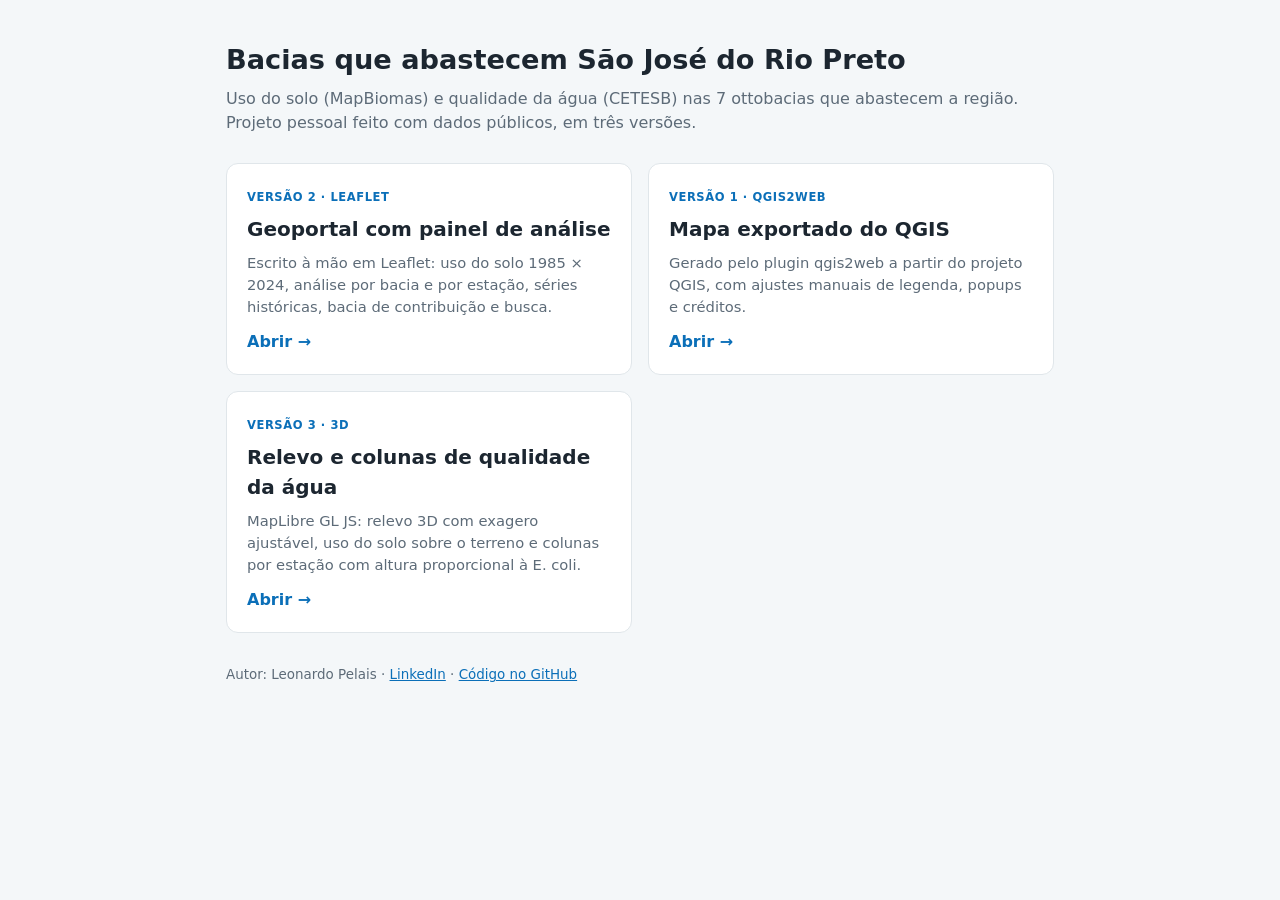
==== commit 8e14d21b: "Adiciona versao 3D (MapLibre) e botao Ver em 3D nas outras versoes Co-Authored-By: Claude Sonnet 5.5" ====
--- a/index.html
+++ b/index.html
@@ -4,7 +4,7 @@
 <meta charset="utf-8">
 <meta name="viewport" content="width=device-width, initial-scale=1">
 <title>Bacias que abastecem Rio Preto – geoportal</title>
-<meta name="description" content="Geoportal do uso do solo (MapBiomas) e da qualidade da água (CETESB) nas bacias que abastecem São José do Rio Preto (SP). Duas versões: Leaflet e qgis2web.">
+<meta name="description" content="Geoportal do uso do solo (MapBiomas) e da qualidade da água (CETESB) nas bacias que abastecem São José do Rio Preto (SP). Três versões: Leaflet, qgis2web e 3D.">
 <style>
 :root{--bg:#f4f7f9;--card:#fff;--ink:#1c2630;--muted:#5d6b78;--line:#e0e6ea;--brand:#0b6fb8}
 @media(prefers-color-scheme:dark){:root{--bg:#12181e;--card:#171f26;--ink:#e8edf1;--muted:#98a6b2;--line:#2a343d;--brand:#4aa3e0}}
@@ -22,7 +22,7 @@
 <body>
 <main>
   <h1>Bacias que abastecem São José do Rio Preto</h1>
-  <p class="lead">Uso do solo (MapBiomas) e qualidade da água (CETESB) nas 7 ottobacias que abastecem a região. Projeto pessoal feito com dados públicos, em duas versões.</p>
+  <p class="lead">Uso do solo (MapBiomas) e qualidade da água (CETESB) nas 7 ottobacias que abastecem a região. Projeto pessoal feito com dados públicos, em três versões.</p>
   <div class="grid">
     <a class="card" href="leaflet/">
       <span class="tag">Versão 2 · Leaflet</span>
@@ -36,6 +36,12 @@
       <p>Gerado pelo plugin qgis2web a partir do projeto QGIS, com ajustes manuais de legenda, popups e créditos.</p>
       <span class="go">Abrir →</span>
     </a>
+    <a class="card" href="3d/">
+      <span class="tag">Versão 3 · 3D</span>
+      <h2>Relevo e colunas de qualidade da água</h2>
+      <p>MapLibre GL JS: relevo 3D com exagero ajustável, uso do solo sobre o terreno e colunas por estação com altura proporcional à E. coli.</p>
+      <span class="go">Abrir →</span>
+    </a>
   </div>
   <footer>Autor: Leonardo Pelais · <a href="https://www.linkedin.com/in/leonardo-pelais">LinkedIn</a> · <a href="https://github.com/leonardopelais/geoportal-bacias-rio-preto">Código no GitHub</a></footer>
 </main>
